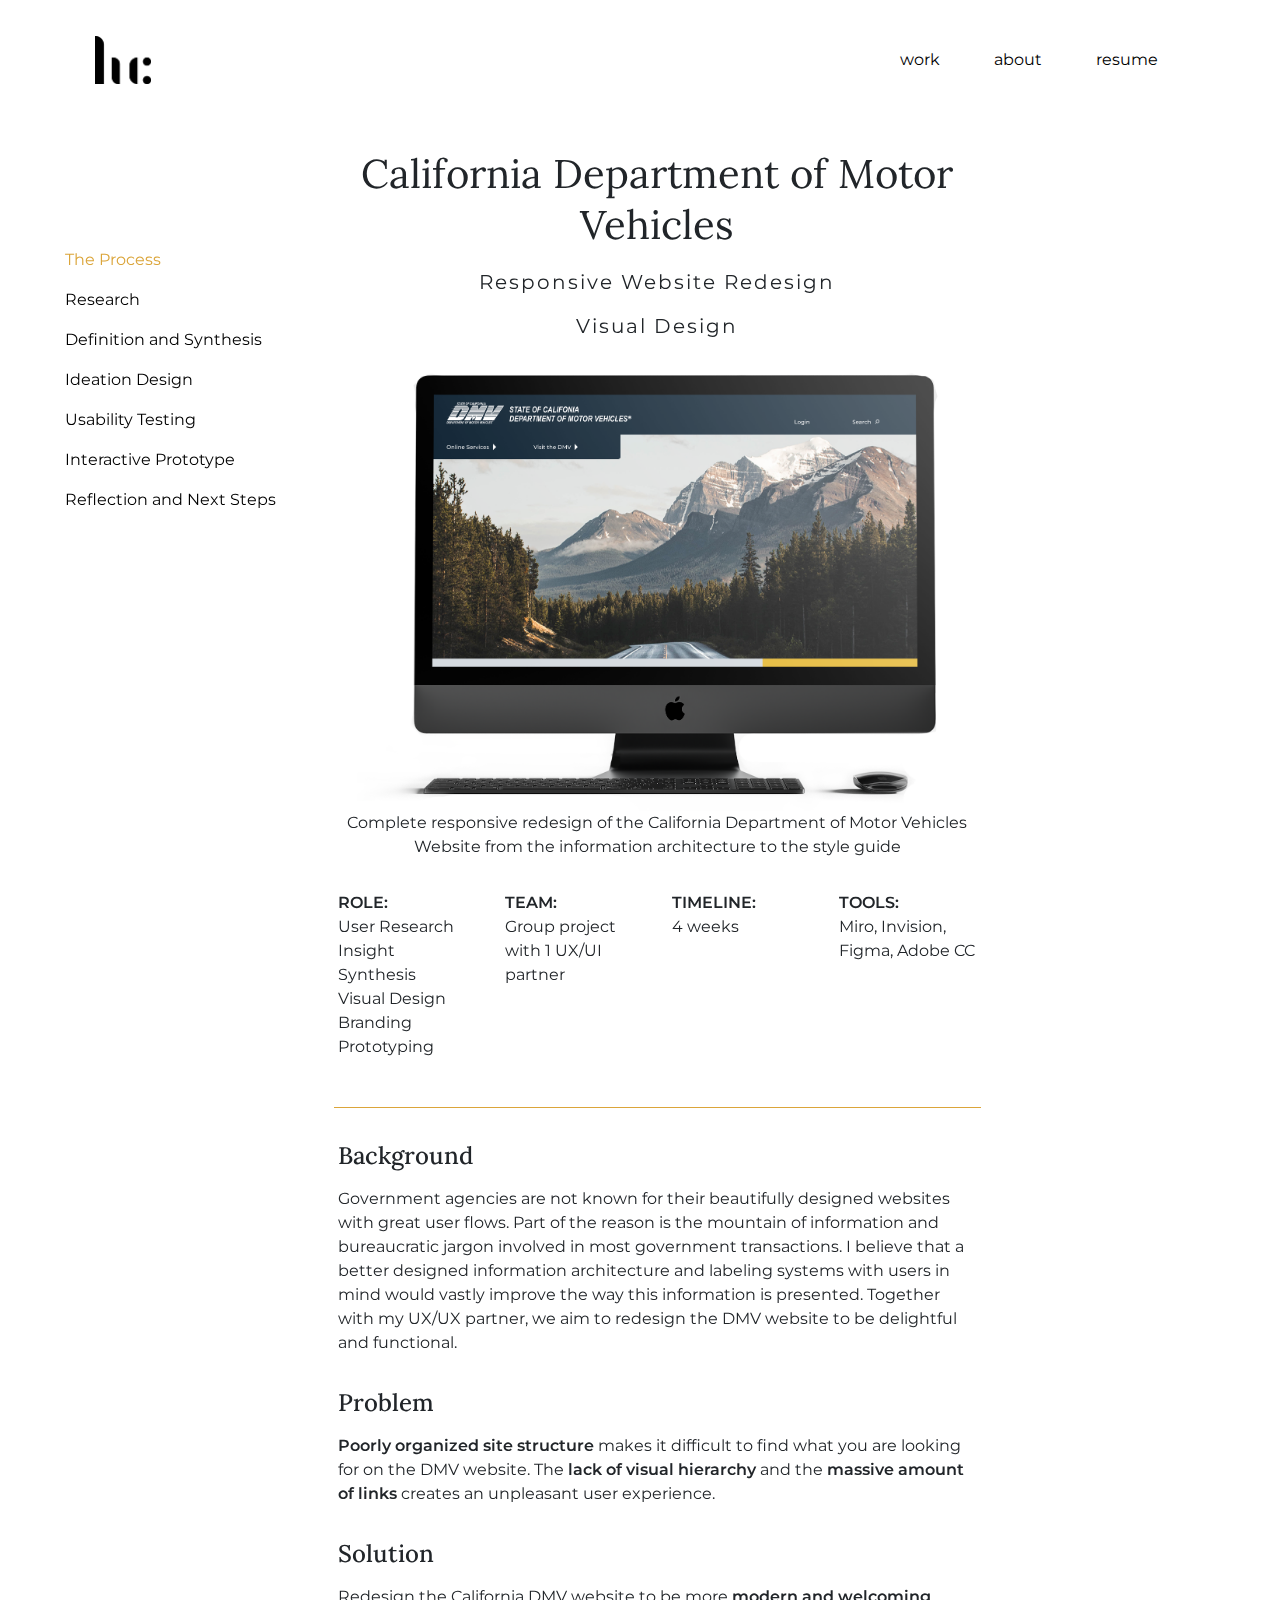
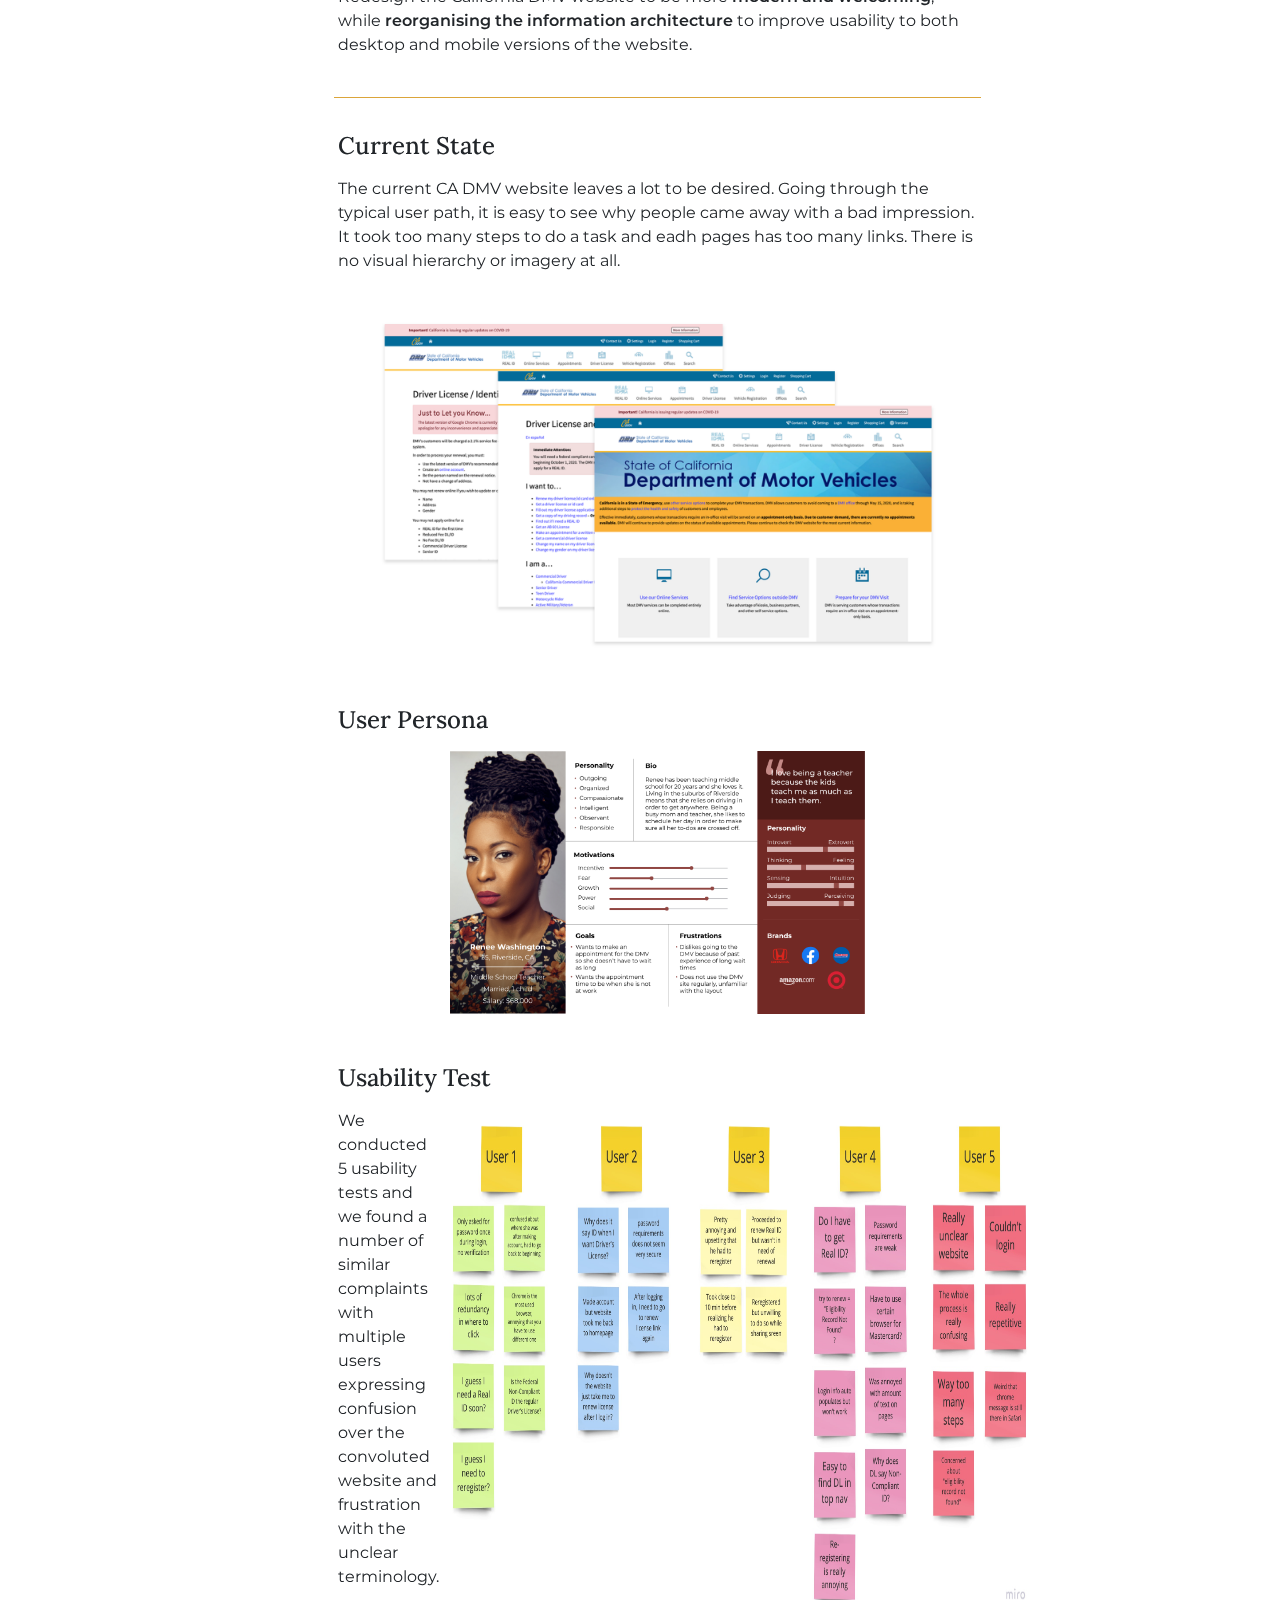
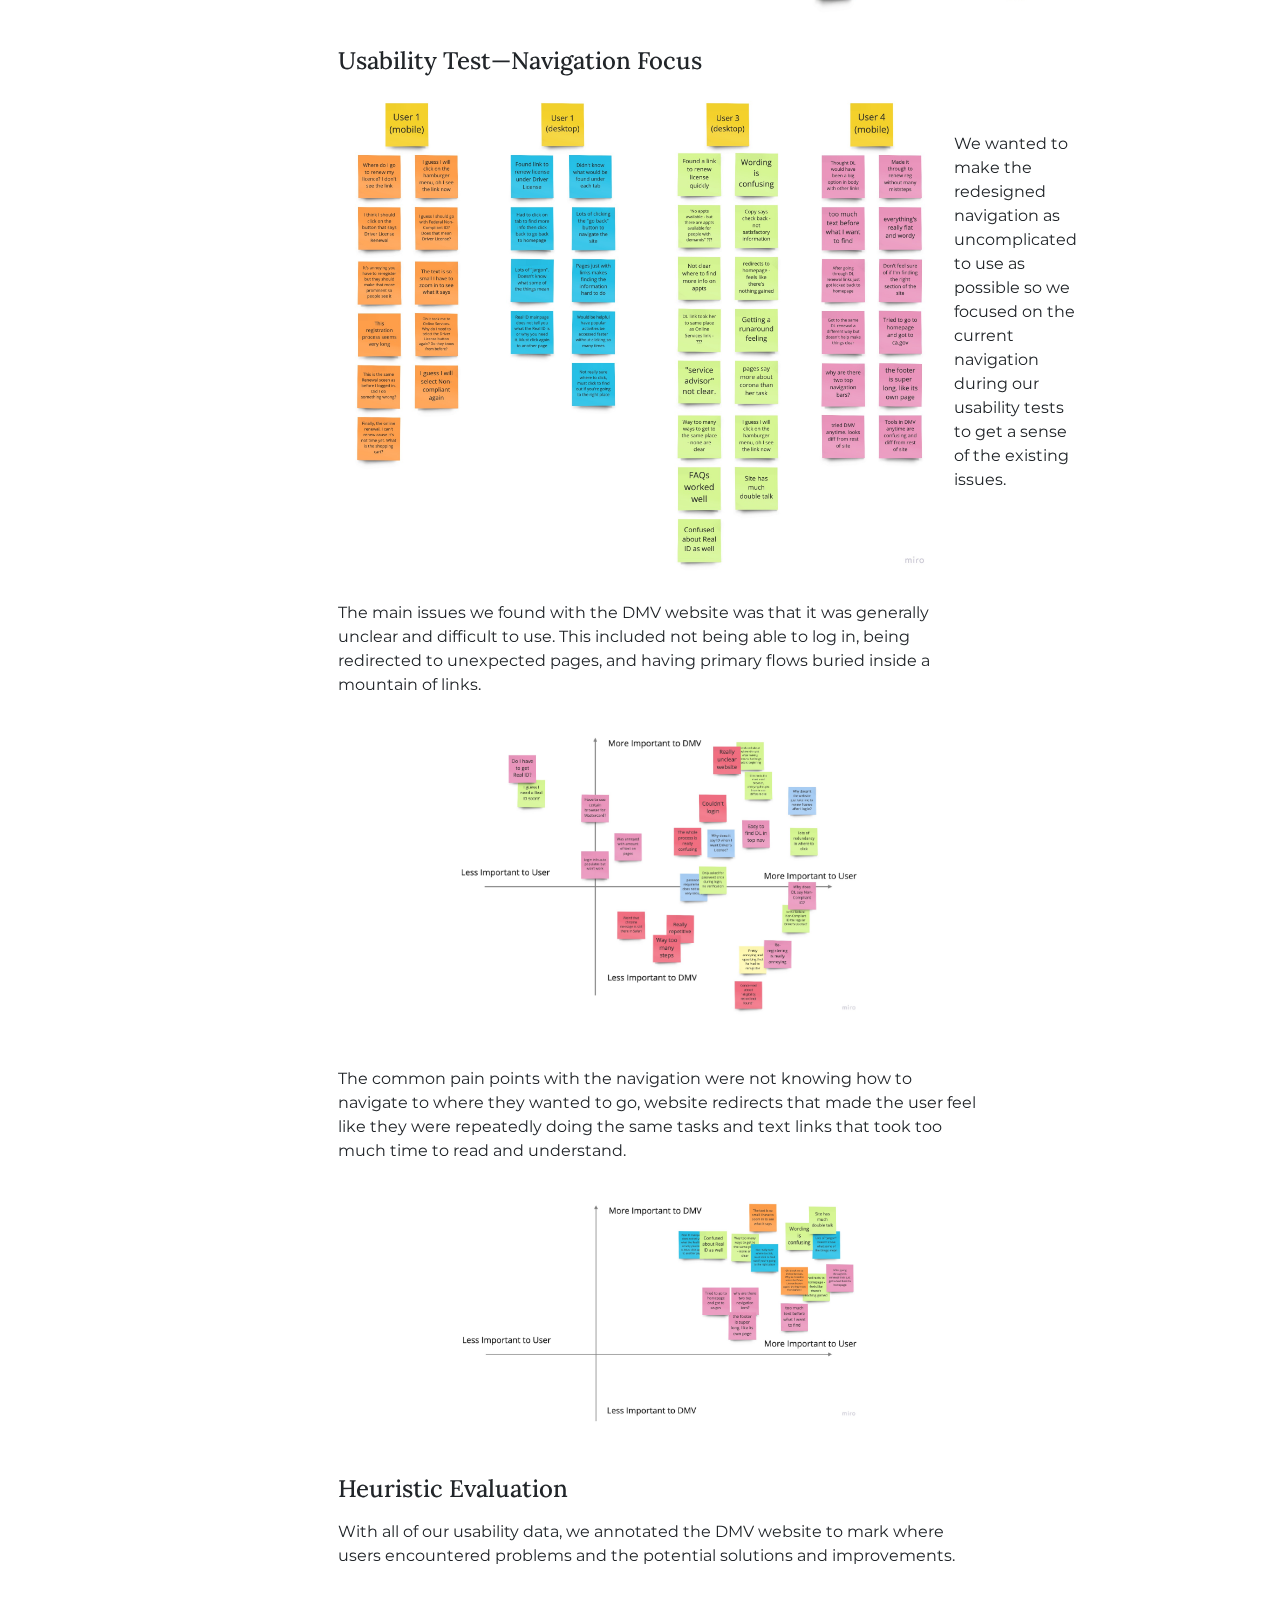
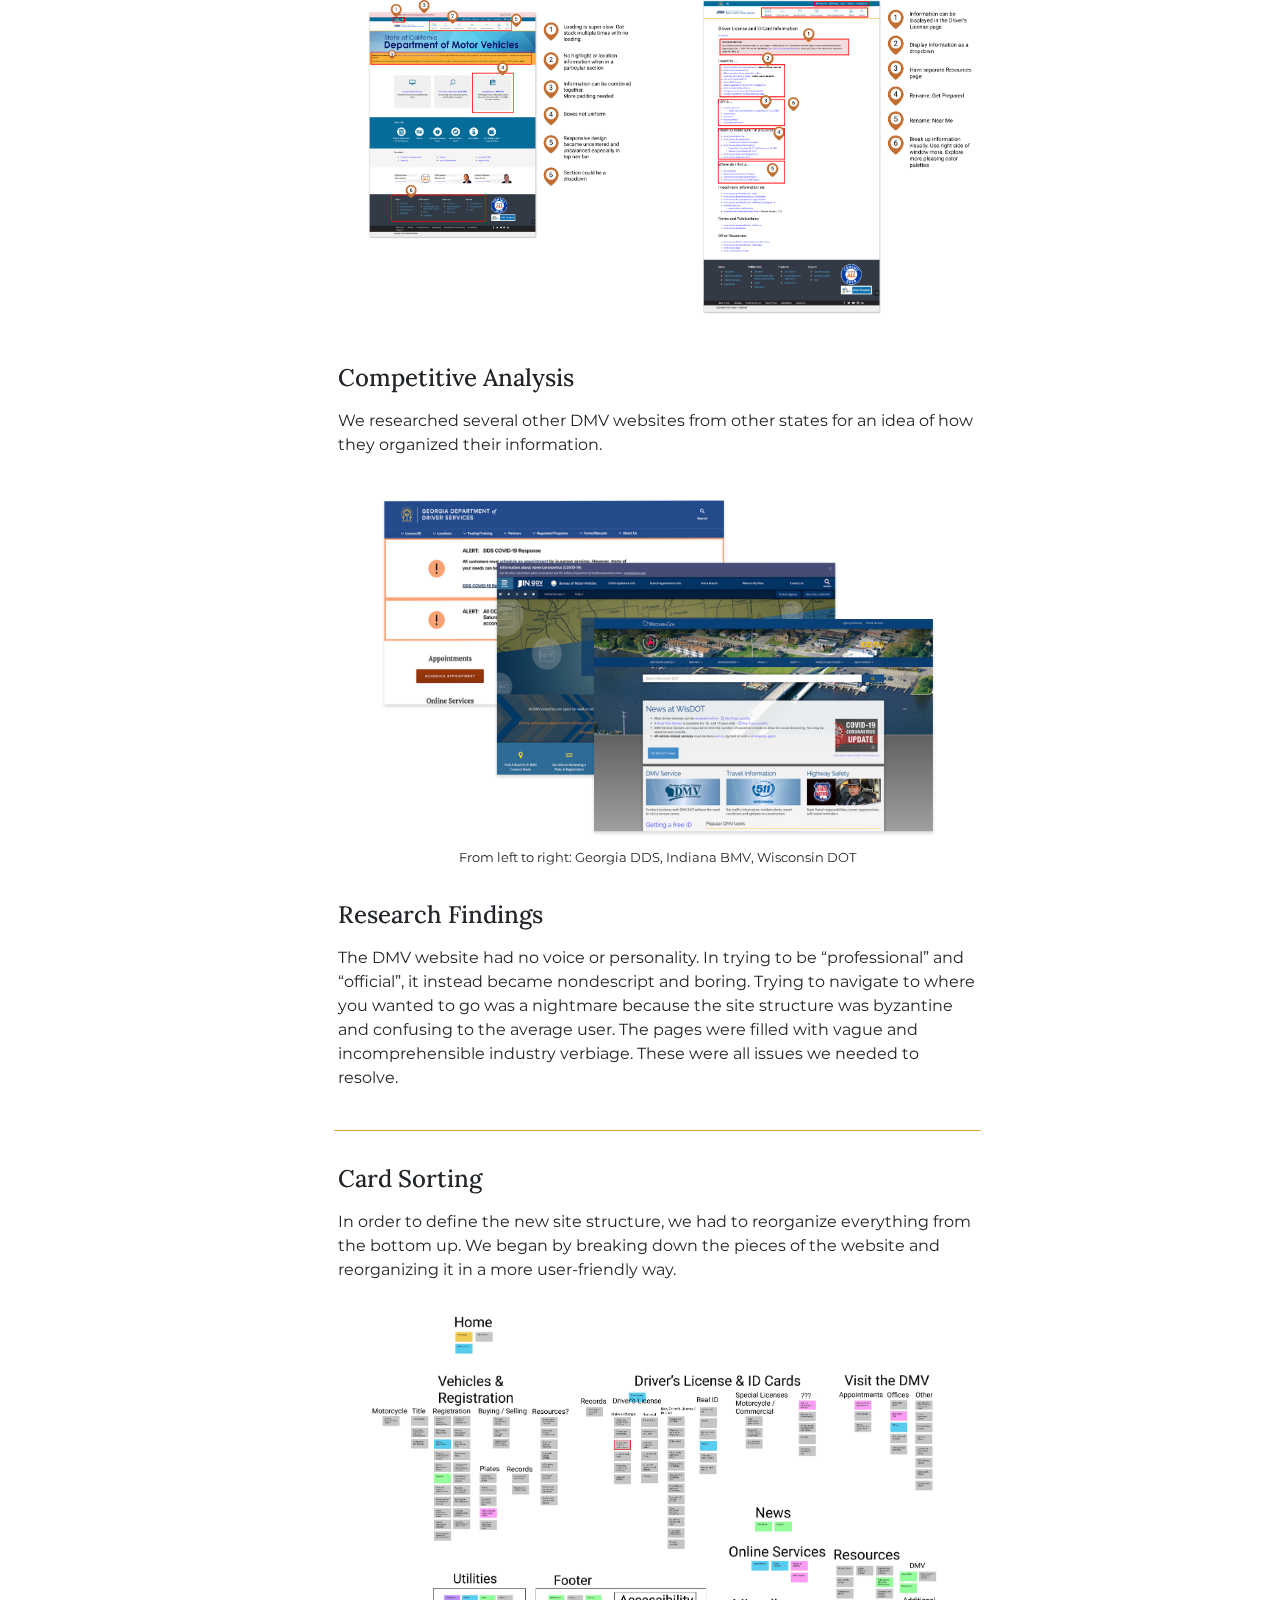
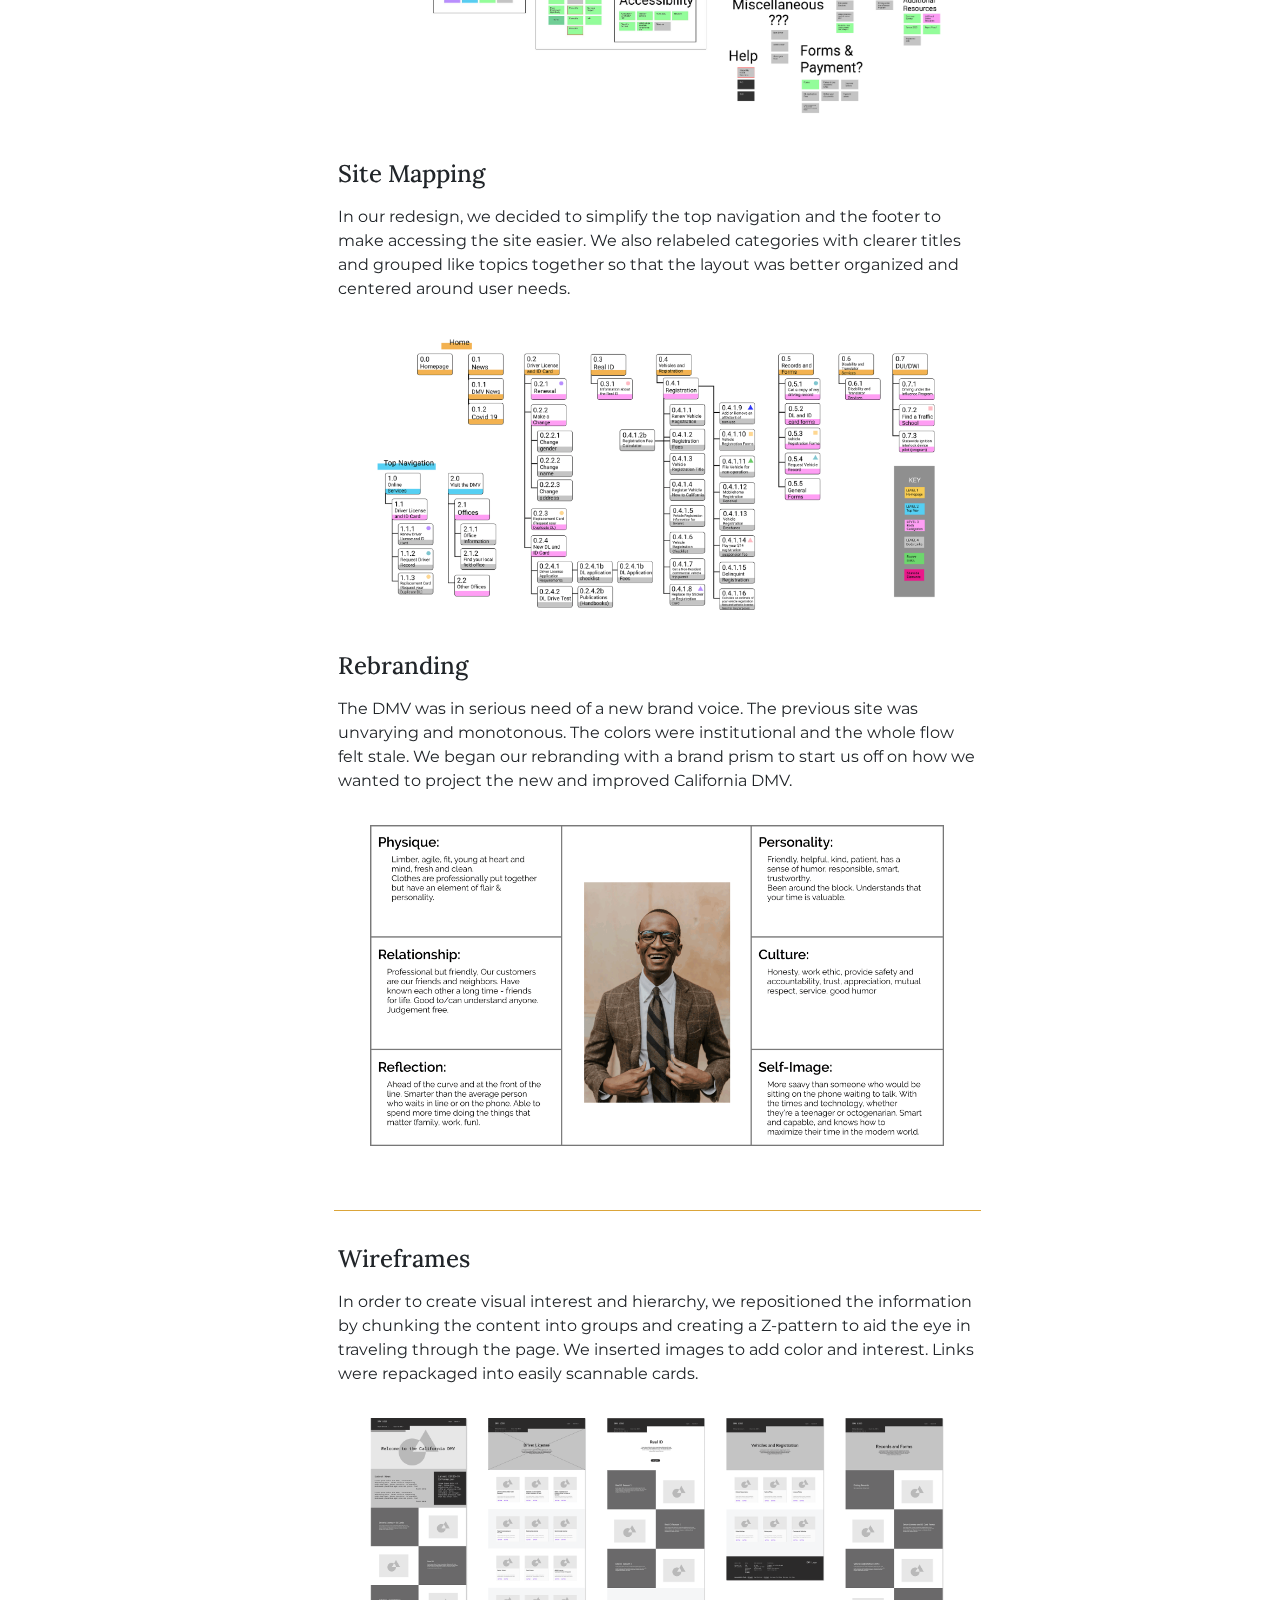
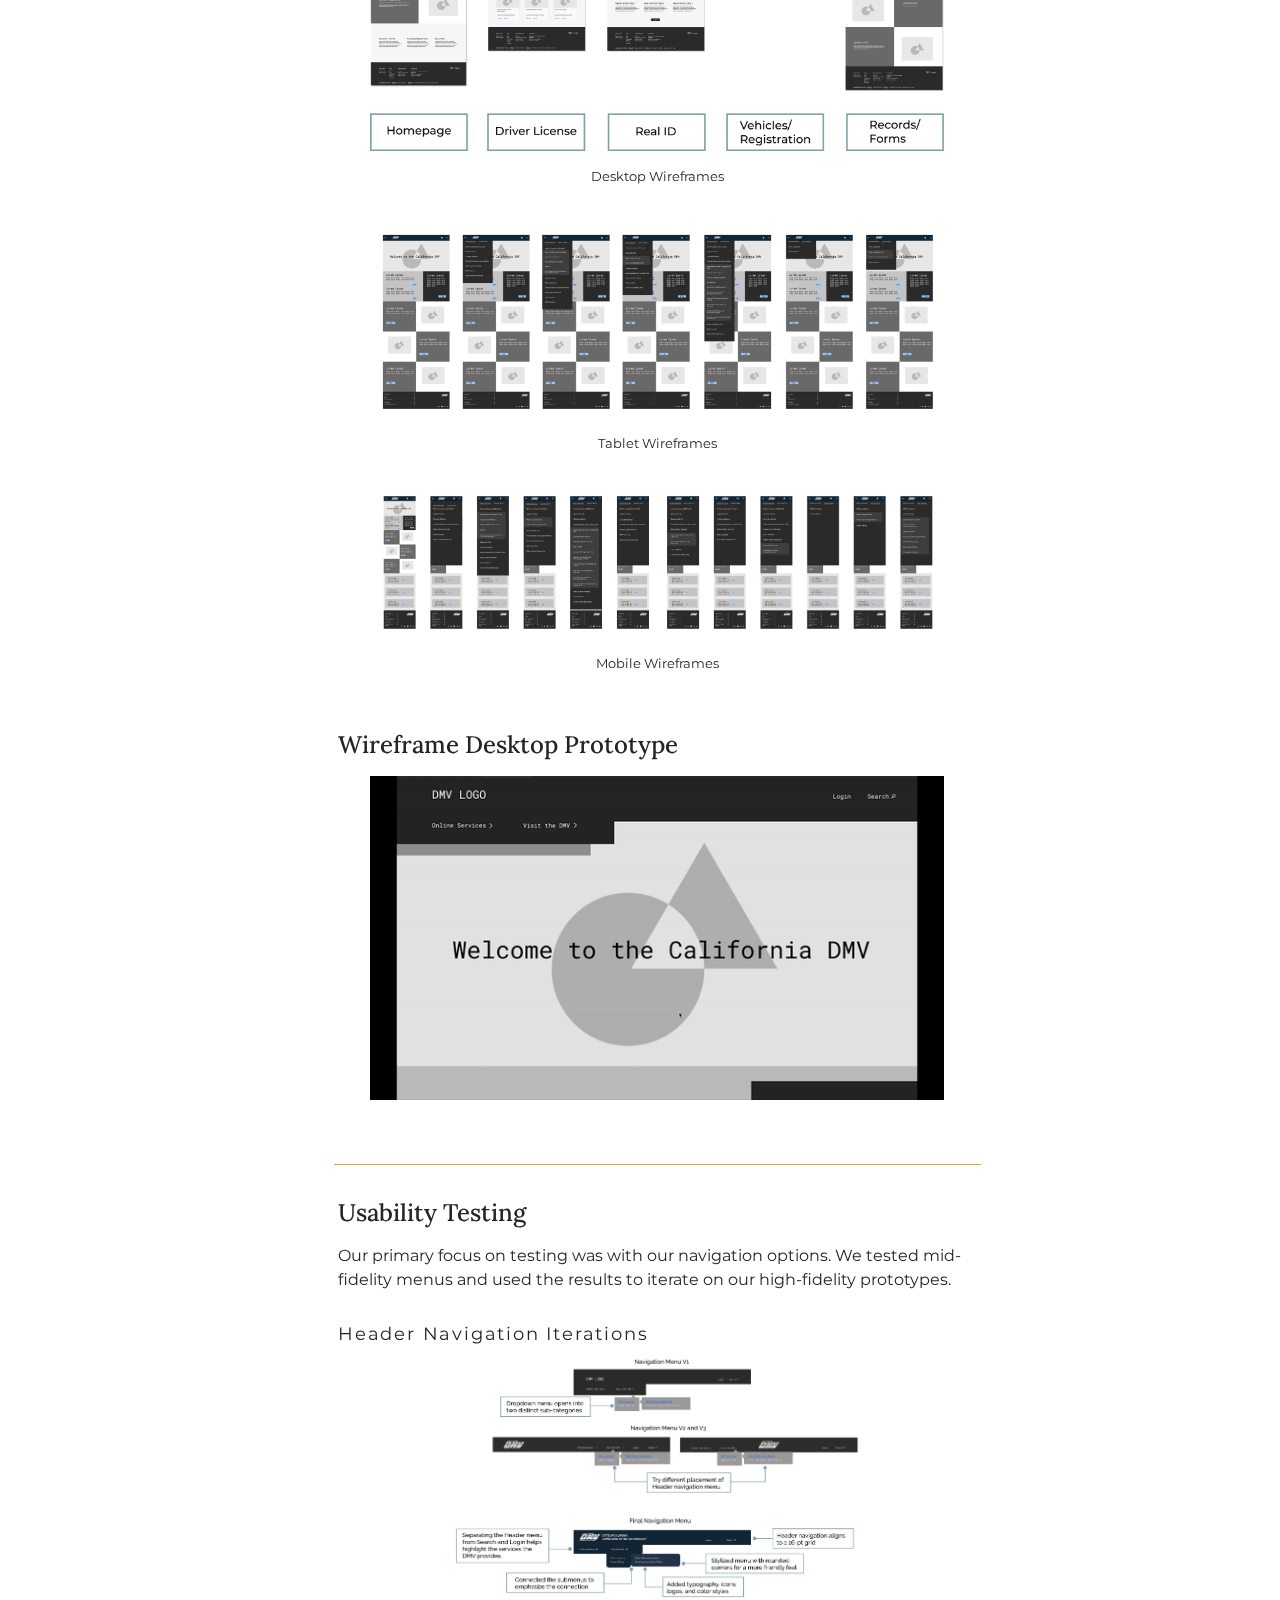
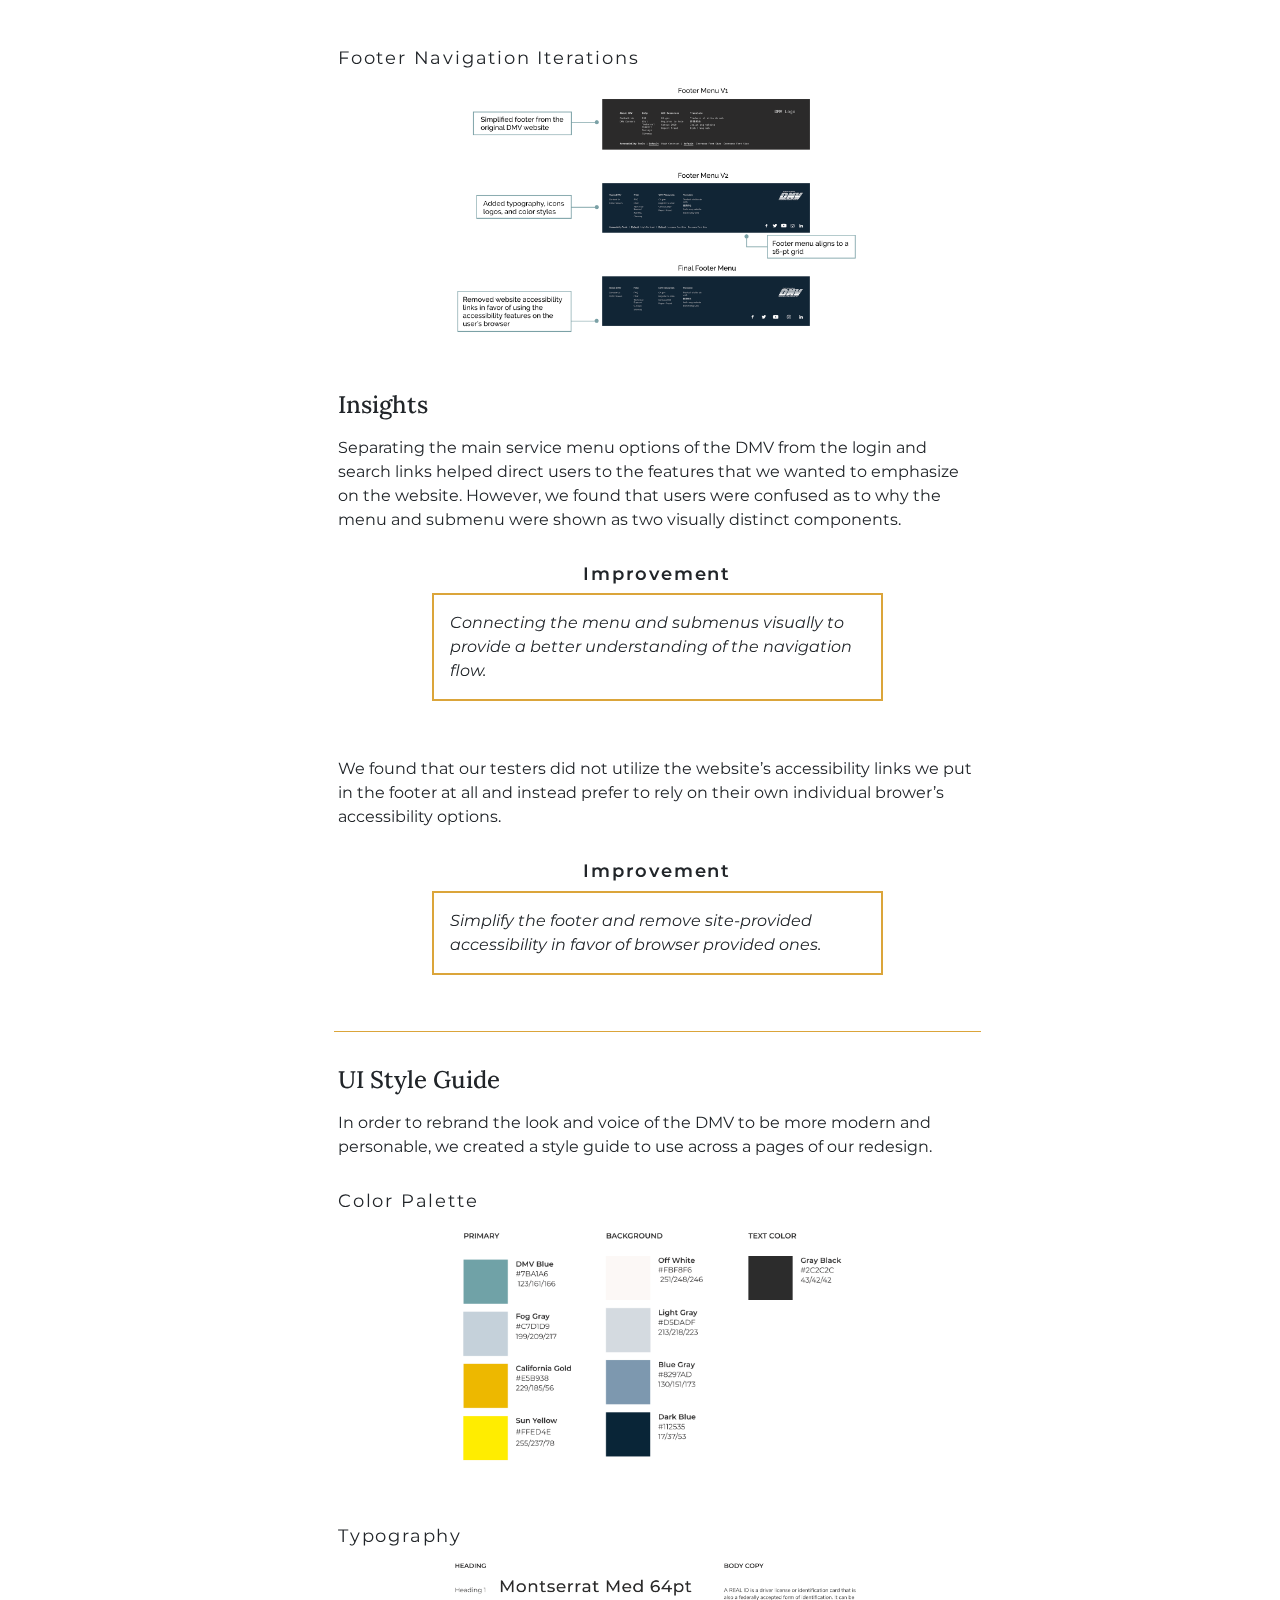
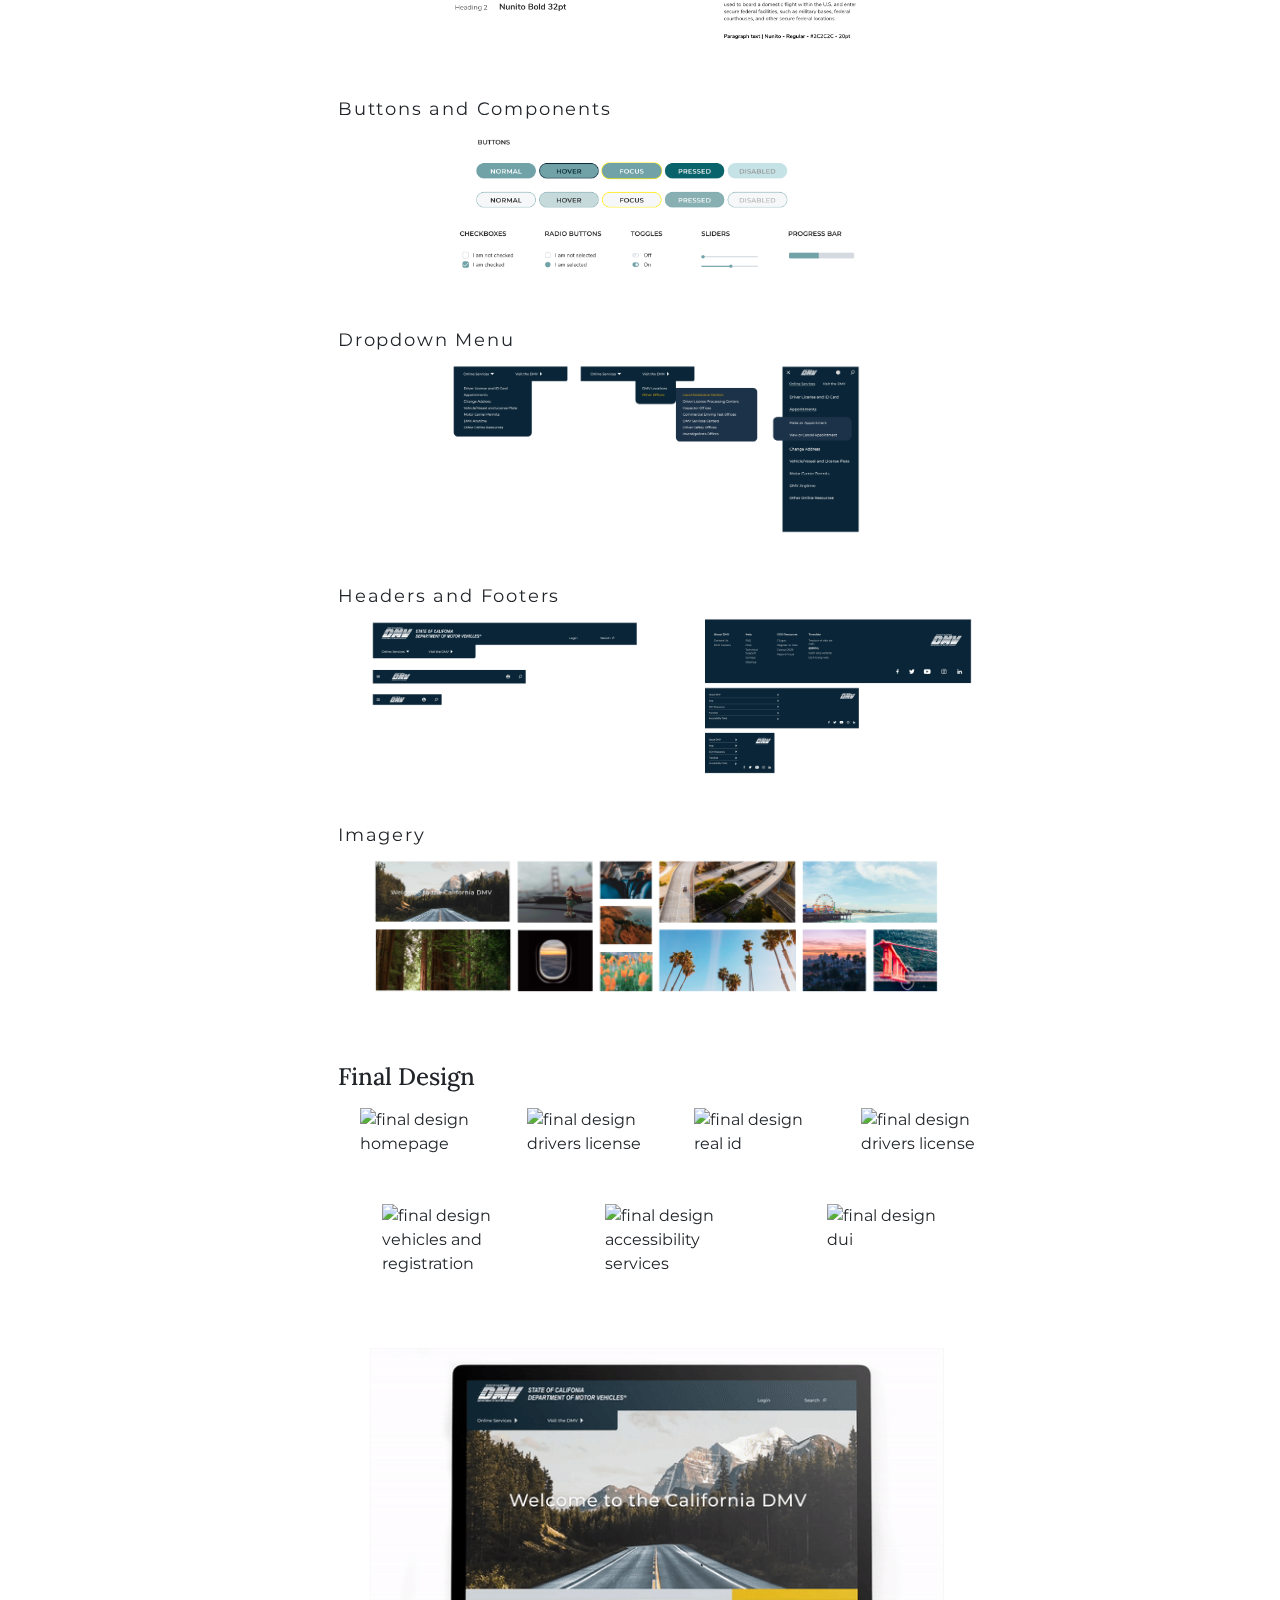
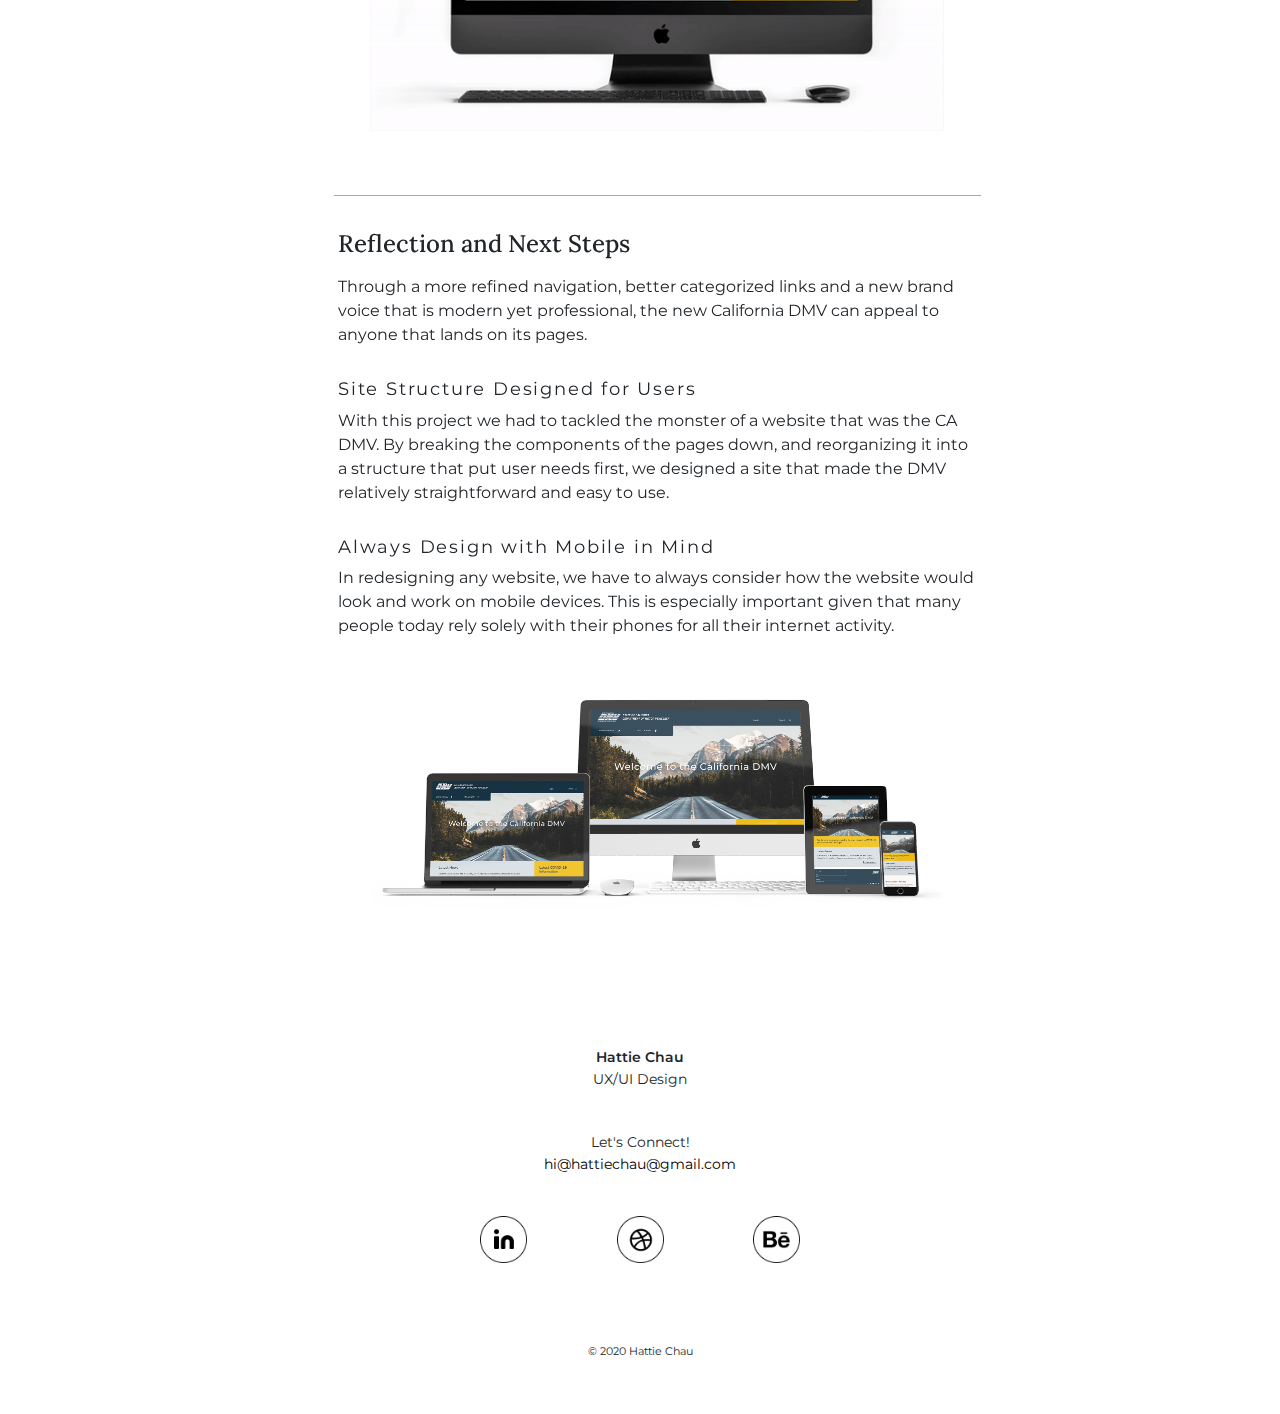
==== dmvcasestudy2.html @ 6048af15 "added case study page" ====
<!DOCTYPE html>
<html lang="en">
<head>
    <!-- Hotjar Tracking Code for https://hattiechau.github.io/UX_UI_HW_19/ -->
<script>
    (function(h,o,t,j,a,r){
        h.hj=h.hj||function(){(h.hj.q=h.hj.q||[]).push(arguments)};
        h._hjSettings={hjid:1883296,hjsv:6};
        a=o.getElementsByTagName('head')[0];
        r=o.createElement('script');r.async=1;
        r.src=t+h._hjSettings.hjid+j+h._hjSettings.hjsv;
        a.appendChild(r);
    })(window,document,'https://static.hotjar.com/c/hotjar-','.js?sv=');
</script>
    <!-- Global site tag (gtag.js) - Google Analytics -->
<script async src="https://www.googletagmanager.com/gtag/js?id=UA-171485533-1"></script>
<script>
  window.dataLayer = window.dataLayer || [];
  function gtag(){dataLayer.push(arguments);}
  gtag('js', new Date());

  gtag('config', 'UA-171485533-1');
</script>

    <meta charset="UTF-8">
    <meta name="viewport" content="width=device-width, initial-scale=1.0">

    <link href="https://fonts.googleapis.com/css2?family=Montserrat:wght@100;200;300;400;500;600;700&display=swap" rel="stylesheet">
    
    <link href="https://fonts.googleapis.com/css2?family=Lora:wght@400;500;600;700&display=swap" rel="stylesheet">

    <link rel="stylesheet" href="https://stackpath.bootstrapcdn.com/bootstrap/4.4.1/css/bootstrap.min.css" integrity="sha384-Vkoo8x4CGsO3+Hhxv8T/Q5PaXtkKtu6ug5TOeNV6gBiFeWPGFN9MuhOf23Q9Ifjh" crossorigin="anonymous">


    <link rel="stylesheet" href="css/styles.css">
    <script src="https://kit.fontawesome.com/946b1c557b.js" crossorigin="anonymous"></script>
    <title>California DMV Responsive Web Redesign Case Study</title>
</head>
<body data-spy="scroll" data-offset="1" data-target="#verticalScrollspy">
    <header>
        <div class="navigation">
            <nav>
                <img src="images/logoBW.png" alt="hc logo" width="56" height="48" class="logo" />
                <button class="hamburger" id="hamburger"><i class="fas fa-bars"></i></button>
                <ul class="nav-ul menu">
                    <li class="navItem"><a href= "index.html">work</a></li>
                    <li class="navItem"><a href="about.html">about</a></li>
                    <li class="navItem"><a href=resume.pdf.>resume</a></li>
                </ul>
            </nav>
        </div>
    </header>

    <div class="container-fluid">
        <div class="row">
            <nav class="col-3 col-sm-2" id="verticalScrollspy">
				<ul class="nav flex-column nav-pills">
					<li class="nav-item"><a class="nav-link active" href="#section1">The Process</a></li>
					<li class="nav-item"><a class="nav-link" href="#section2">Research</a></li>
					<li class="nav-item"><a class="nav-link" href="#section3">Definition and Synthesis</a></li>
					<li class="nav-item"><a class="nav-link" href="#section4">Ideation Design</a></li>
					<li class="nav-item"><a class="nav-link" href="#section5">Usability Testing</a></li>
					<li class="nav-item"><a class="nav-link" href="#section6">Interactive Prototype</a></li>
                    <li class="nav-item"><a class="nav-link" href="#section7">Reflection and Next Steps</a></li>
				</ul>
            </nav>
            <div class="col-9 col-sm-10">
                <div id="section1" class="container-fluid" >
                    <section>
                        <div class="csHeaderContainer">
                            <h2 class="csTitle csTitleHeader">California Department of Motor Vehicles</h2>
                            <h4 class="csTitle">Responsive Website Redesign</h4>
                            <h4 class="csTitle">Visual Design</h4>
                            <div class="dmvImage">
                                <img src="images/DMV-cover-image.png" alt="DMV Redesign Mockup">
                            </div>
                            <p>Complete responsive redesign of the California Department of Motor Vehicles Website from the information architecture to the style guide</p>
                        </div>
                    </section>
                    <section>
                        <div class="row">
                            <div class="col">
                                <ul class="csList">
                                    <li class="csListHeader">ROLE:</li>
                                    <li>User Research</li>
                                    <li>Insight Synthesis</li>
                                    <li>Visual Design</li>
                                    <li>Branding</li>
                                    <li>Prototyping</li>
                                </ul>
                            </div>
                            <div class="col">
                                <ul class="csList">
                                    <li class="csListHeader">TEAM:</li>
                                    <li>Group project with 1 UX/UI partner</li>
                                </ul>
                            </div>
                            <div class="col">
                                <ul class="csList">
                                    <li class="csListHeader">TIMELINE:</li>
                                    <li>4 weeks</li>
                                </ul>
                            </div>
                            <div class="col">
                                <ul class="csList">
                                    <li class="csListHeader">TOOLS:</li>
                                    <li>Miro, Invision, Figma, Adobe CC</li>
                                </ul>
                            </div>
                          </div>
                    </section>
                    <hr>
                    <section>
                        <div>
                            <h2 class="csBodyHeader">Background</h2>
                            <p class="csBodyText">
                                Government agencies are not known for their beautifully designed websites with great user flows. Part of the reason is the mountain of information and bureaucratic jargon involved in most government transactions. I believe that a better designed information architecture and labeling systems with users in mind would vastly improve the way this information is presented. Together with my UX/UX partner, we aim to redesign the DMV website to be delightful and functional.
                            </p>
                            <h2 class="csBodyHeader">Problem</h2>
                            <p class="csBodyText">
                                <span class="semiBoldWord">Poorly organized site structure </span>makes it difficult to find what you are looking for on the DMV website. The <span class="semiBoldWord">lack of visual hierarchy </span>and the <span class="semiBoldWord">massive amount of links </span>creates an unpleasant user experience.
                            </p>
                            <h2 class="csBodyHeader">Solution</h2>
                            <p class="csBodyText">
                                Redesign the California DMV website to be more <span class="semiBoldWord">modern and welcoming</span>, while <span class="semiBoldWord">reorganising the information architecture</span> to improve usability to both desktop and mobile versions of the website.
                            </p>
                        </div>
                    </section>
                </div>
                <div id="section2" class="container-fluid">
                    <hr>
                    <section>
                        <div>
                            <h2 class="csBodyHeader">Current State</h2>
                            <p class="csBodyText">
                                The current CA DMV website leaves a lot to be desired. Going through the typical user path, it is easy to see why people came away with a bad impression. It took too many steps to do a task and eadh pages has too many links. There is no visual hierarchy or imagery at all.
                            </p>
                            <img src="images/oldDMV-composite.png" alt="old DMV screenshots" class="dmvImages">
                            <h2 class="csBodyHeader">User Persona</h2>
                            <img src="images/Persona.png" alt="DMV user persona" class="dmvImages-sm">
                            <h2 class="csBodyHeader">Usability Test</h2>
                            <div class="DMV-flexcontainer">
                                <p class="csBodyText">
                                    We conducted 5 usability tests and we found a number of similar complaints with multiple users expressing confusion over the convoluted website and frustration with the unclear terminology.
                                </p>
                                <img src="images/Usability Test1.jpg" alt="affinity diagram" class="dmvAffinityDiagramImage">
                            </div>
                            <h2 class="csBodyHeader">Usability Test—Navigation Focus</h2>
                            <div class="DMV-flexcontainer">
                                <img src="images/Usability Testing-Navigation.jpg" alt="affinity diagram" class="dmvAffinityDiagramImage">
                                <p id="dmvUsabilityText"  class="csBodyText">
                                    We wanted to make the redesigned navigation as uncomplicated to use as possible so we focused on the current navigation during our usability tests to get a sense of the existing issues.
                                </p>
                            </div>
                            <p class="csBodyText">
                                The main issues we found with the DMV website was that it was generally unclear and difficult to use. This included not being able to log in, being redirected to unexpected pages, and having primary flows buried inside a mountain of links.
                            </p>
                            <img src="images/2x2 Matrix.jpg" alt="2x2 matrix" class="dmvImages-sm">
                            <p class="csBodyText">
                                The common pain points with the navigation were not knowing how to navigate to where they wanted to go, website redirects that made the user feel like they were repeatedly doing the same tasks and text links that took too much time to read and understand.
                            </p>
                            <img src="images/2x2Matrix2.jpg" alt="2x2 matrix" class="dmvImages-sm">
                            <h2 class="csBodyHeader">Heuristic Evaluation</h2>
                            <p class="csBodyText">
                                With all of our usability data, we annotated the DMV website to mark where users encountered problems and the potential solutions and improvements.
                            </p>
                            <div class="container">
                                <div class="row">
                                  <div class="col-sm">
                                    <img src="images/Redlining.png" alt="redlining image 1" class="twoColImage">
                                  </div>
                                  <div class="col-sm">
                                    <img src="images/Redlining2.png" alt="redlining image 2" class="twoColImage">
                                  </div>
                                </div>
                            </div>
                            <h2 class="csBodyHeader">Competitive Analysis</h2>
                            <p class="csBodyText">
                                We researched several other DMV websites from other states for an idea of how they organized their information. 
                            </p>
                            <img src="images/DMV-competitoranalysis-composite.png" alt="competitor analysis" class="dmvImages-nopad">
                            <p class="small">From left to right: Georgia DDS, Indiana BMV, Wisconsin DOT</p>
                            <h2 class="csBodyHeader">Research Findings</h2>
                            <p class="csBodyText">
                                The DMV website had no voice or personality. In trying to be “professional” and “official”, it instead became nondescript and boring. Trying to navigate to where you wanted to go was a nightmare because the site structure was byzantine and confusing to the average user. The pages were filled with vague and incomprehensible industry verbiage. These were all issues we needed to resolve.
                            </p>
                        </div>
                    </section>
                </div>
                <div id="section3" class="container-fluid">
                    <hr>
                    <section>
                        <h2 class="csBodyHeader">Card Sorting</h2>
                        <p class="csBodyText">
                            In order to define the new site structure, we had to reorganize everything from the bottom up. We began by breaking down the pieces of the website and reorganizing it in a more user-friendly way.
                        </p>
                        <img src="images/CardSorting.png" alt="card sorting" class="dmvImages">
                        <h2 class="csBodyHeader">Site Mapping</h2>
                        <p class="csBodyText">
                            In our redesign, we decided to simplify the top navigation and the footer to make accessing the site easier. We also relabeled categories with clearer titles and grouped like topics together so that the layout was better organized and centered around user needs.
                        </p>
                        <img src="images/Sitemap.png" alt="sitemapping" class="dmvImages">
                        <h2 class="csBodyHeader">Rebranding</h2>
                        <p class="csBodyText">
                            The DMV was in serious need of a new brand voice. The previous site was unvarying and monotonous. The colors were institutional and the whole flow felt stale. We began our rebranding with a brand prism to start us off on how we wanted to project the new and improved California DMV.
                        </p>
                        <img src="images/brandprism.png" alt="brand prism" class="dmvImages">
                    </section>
                </div>
                <div id="section4" class="container-fluid">
                    <hr>
                    <section>
                        <h2 class="csBodyHeader">Wireframes</h2>
                        <p class="csBodyText">
                         In order to create visual interest and hierarchy, we repositioned the information by chunking the content into groups and creating a Z-pattern to aid the eye in traveling through the page. We inserted images to add color and interest. Links were repackaged into easily scannable cards.
                        </p>
                        <img src="images/wireframe.png" alt="desktop wireframe" class="dmvImages-smpad">
                        <p class="small">Desktop Wireframes</p>
                        <img src="images/tablet-wireframe@2x.png" alt="tablet wireframe" class="dmvImages-smpad">
                        <p class="small">Tablet Wireframes</p>
                        <img src="images/mobile-wireframe@2x.png" alt="tablet wireframe" class="dmvImages-smpad">
                        <p class="small">Mobile Wireframes</p>

                        </br>

                        <h2 class="csBodyHeader">Wireframe Desktop Prototype</h2>
                        <img src="images/DMV-Prototype.gif" alt="DMV wireframe prototype" class="dmvImages">
                     </section>

                </div>
                <div id="section5" class="container-fluid">
                    <hr>
                    <section>
                        <h2 class="csBodyHeader">Usability Testing</h2>
                        <p class="csBodyText">
                            Our primary focus on testing was with our navigation options. We tested mid-fidelity menus and used the results to iterate on our high-fidelity prototypes.
                        </p>
                        <h4  class="csBodySubhead">Header Navigation Iterations</h4>
                        <img src="images/header-iteration@2x.png" alt="header iterations" class="dmvImages-sm">
                        <h4  class="csBodySubhead">Footer Navigation Iterations</h4>
                        <img src="images/footer-iteration@2x.png" alt="footer iterations" class="dmvImages-sm">
                        <h2 class="csBodyHeader">Insights</h2>
                        <p class="csBodyText">
                        Separating the main service menu options of the DMV from the login and search links helped direct users to the features that we wanted to emphasize on the website. However, we found that users were confused as to why the menu and submenu were shown as two visually distinct components. 
                        </p>
                        <h4 class="csBodySubhead centerSubhead">Improvement</h4>
                        <p class="csImprovementText">
                        Connecting the menu and submenus visually to provide a better understanding of the navigation flow.
                        </p>
                        <p class="csBodyText">
                        We found that our testers did not utilize the website’s accessibility links we put in the footer at all and instead prefer to rely on their own individual brower’s accessibility options.
                        </p>
                        <h4  class="csBodySubhead centerSubhead">Improvement</h4>
                        <p class="csImprovementText">
                        Simplify the footer and remove site-provided accessibility in favor of browser provided ones.
                        </p>
                    </section>
                </div>
                <div id="section6" class="container-fluid">
                    <hr>
                    <section>
                        <h2 class="csBodyHeader">UI Style Guide</h2>
                        <p class="csBodyText">
                            In order to rebrand the look and voice of the DMV to be more modern and personable, we created a style guide to use across a pages of our redesign.
                        </p>
                        <h4  class="csBodySubhead">Color Palette</h4>
                        <img src="images/ColorPalette.png" alt="color palette" class="dmvImages-sm">
                        <h4  class="csBodySubhead">Typography</h4>
                        <img src="images/Typography.png" alt="typography" class="dmvImages-sm">
                        <h4  class="csBodySubhead">Buttons and Components</h4>
                        <img src="images/Buttons and Components.png" alt="buttons and components" class="dmvImages-sm">
                        <h4  class="csBodySubhead">Dropdown Menu</h4>
                        <img src="images/Dropdown Menu.png" alt="dropdown menu" class="dmvImages-sm">
                        <h4  class="csBodySubhead">Headers and Footers</h4>
                        <div class="container">
                            <div class="row">
                              <div class="col-sm">
                                <img src="images/Header.png" alt="headers" class="twoColImage">
                              </div>
                              <div class="col-sm">
                                <img src="images/Footer.png" alt="footers" class="twoColImage">
                              </div>
                            </div>
                        </div>
                        <h4  class="csBodySubhead">Imagery</h4>
                        <img src="images/Imagery.png" alt="imagery" class="dmvImages">
                    </br>
                    <h2 class="csBodyHeader">Final Design</h2>
                    <div class="container">
                        <div class="row">
                          <div class="col-sm">
                            <img src="images/Final1-Homepage.png" alt="final design homepage" class="twoColImage">
                          </div>
                          <div class="col-sm">
                            <img src="images/Final2-Driver License.png" alt="final design drivers license" class="twoColImage">
                          </div>
                          <div class="col-sm">
                            <img src="images/Final3-Real ID.png" alt="final design real id" class="twoColImage">
                          </div>
                          <div class="col-sm">
                            <img src="images/Final4-Records and Forms.png" alt="final design drivers license" class="twoColImage">
                          </div>
                        </div>
                    </div>
                    <div class="container">
                        <div class="row">
                          <div class="col-sm">
                            <img src="images/Final5-Vehicles and Registration.png" alt="final design vehicles and registration" class="threecolImage">
                          </div>
                          <div class="col-sm">
                            <img src="images/Final6-Acessibility Services.png" alt="final design accessibility services" class="threecolImage">
                          </div>
                          <div class="col-sm">
                            <img src="images/Final7-DUI.png" alt="final design dui" class="threecolImage">
                          </div>
                
                        </div>
                    </div>
                </br>
                    <img src="images/DMV-Desktop-FinalDesignMockup-ezgif.gif" alt="DMV final prototype" class="dmvImages">
                    </section>

                </div>
                <div id="section7" class="container-fluid">
                    <hr>
                        <section>
                            <h2 class="csBodyHeader">Reflection and Next Steps</h2>
                            <p class="csBodyText">
                                Through a more refined navigation, better categorized links and a new brand voice that is modern yet professional, the new California DMV can appeal to anyone that lands on its pages.
                             </p>
                            <h4 class="csBodySubhead">Site Structure Designed for Users</h4>
                            <p class="csBodyText">
                                With this project we had to tackled the monster of a website that was the CA DMV. By breaking the components of the pages down, and reorganizing it into a structure that put user needs first, we designed a site that made the DMV relatively straightforward and easy to use.
                            </p>
                            <h4  class="csBodySubhead">Always Design with Mobile in Mind</h4>
                            <p class="csBodyText">
                                In redesigning any website, we have to always consider how the website would look and work on mobile devices. This is especially important given that many people today rely solely with their phones for all their internet activity.
                            </p>
                            <img src="images/DMV Devices Mockups.jpg" alt="dmv devices mockup" class="dmvImages">
                        </section>
                </div>
                



            </div>

        </div>
			


    </div>
		
            






    <footer>
        <div class="footerInfo">
            <div class="footerName">Hattie Chau</div>
            <div class="footerTitle">UX/UI Design</div>
        </div>
        <div class="footerConnect">
            <div>Let's Connect!</div>
            <div class="footerEmail"><a href="emailurl" class="emailLink">hi@hattiechau@gmail.com</a></div>
        </div>
        <div class="footerSocial">
            <a href="https://www.linkedin.com/in/hattie-chau/"><img src="images/linkedin_logo.png" alt="linkedin logo" width="47" height="47">
            </a>
            <a href="https://dribbble.com/hattie_chau"><img src="images/dribbble_logo.png" alt="dribble logo" width="47" height="47">
            </a>
            <a href="https://www.behance.net/hattiechau"><img src="images/behance_logo.png" alt="behance logo" width="47" height="47">
            </a>
         </div>
         <div class="footerCopyright">&copy; 2020 Hattie Chau</div>
    </footer>
</body>
<script src="js/script.js"></script>
<!-- JS, Popper.js, and jQuery -->
<script src="https://code.jquery.com/jquery-3.5.1.slim.min.js" integrity="sha384-DfXdz2htPH0lsSSs5nCTpuj/zy4C+OGpamoFVy38MVBnE+IbbVYUew+OrCXaRkfj" crossorigin="anonymous"></script>
<script src="https://cdn.jsdelivr.net/npm/popper.js@1.16.0/dist/umd/popper.min.js" integrity="sha384-Q6E9RHvbIyZFJoft+2mJbHaEWldlvI9IOYy5n3zV9zzTtmI3UksdQRVvoxMfooAo" crossorigin="anonymous"></script>
<script src="https://stackpath.bootstrapcdn.com/bootstrap/4.5.0/js/bootstrap.min.js" integrity="sha384-OgVRvuATP1z7JjHLkuOU7Xw704+h835Lr+6QL9UvYjZE3Ipu6Tp75j7Bh/kR0JKI" crossorigin="anonymous"></script>

</html>
---- css/styles.css ----
body {
    font-family: 'Montserrat', sans-serif;
    margin: 8px;
    position: relative;
} 
h2 {
    font: 30px 'Lora', serif ;
}
h3 {
    font-size: 28px;
}
h4 {
    font-size: 20px;
    font-weight: 400;
    letter-spacing: 0.1em;
}
h5 {
    font-size: 16px;
    font-weight: 200;
}
section {
    margin:0 220px;

}
a {
    text-decoration: none;
    color: black;
}
.links {
    text-decoration: none;
    text-transform: uppercase;
    color: black;
    padding: 0 0 8px 0;
    display: inline-block;
    vertical-align: middle;
    -webkit-transform: perspective(1px) translateZ(0);
    transform: perspective(1px) translateZ(0);
    box-shadow: 0 0 1px rgba(0, 0, 0, 0);
    position: relative;
    overflow: hidden;
}
.links::before {
    content: "";
    position: absolute;
    z-index: -1;
    left: 0;
    right: 100%;
    bottom: 0;
    background: #DBA53A;
    height: 3px;
    -webkit-transition-property: right;
    transition-property: right;
    -webkit-transition-duration: 0.6s;
    transition-duration: 0.6s;
    -webkit-transition-timing-function: ease-out;
    transition-timing-function: ease-out;
}
.links:hover:before, .links:focus:before, .links:active:before {
    right: 0;
  }
/* nav bar */
nav {
    display: flex ;
    align-items: center ;
    justify-content: space-evenly;
    flex-wrap: wrap ;
    
}
.nav-ul {
    display:flex;
    justify-content: center ;
    align-items: center;
    list-style-type: none;
    margin: 20px 0;
}
.menu {
    margin-right: 87px ;
    padding: 20px 0;
}
.navItem a {
    padding: 0 27px;
    text-decoration: none;
    color: black;
}
.navItem li {
    display: inline-block;
}
.logo {
    cursor: pointer;
    margin-right: auto;
    padding: 10px 87px;
    width: 56px;
    height: 48px;
}

.hamburger {
    background-color: transparent;
    border: none;
    cursor: pointer;
    font-size: 30px;
    display: none;
}
.hamburger:focus {
    outline: none;
}
* {
    -webkit-box-sizing: content-box;
       -moz-box-sizing: content-box;
            box-sizing: content-box;
}
  *:before,
  *:after {
    -webkit-box-sizing: content-box;
       -moz-box-sizing: content-box;
            box-sizing: content-box;
}

ul.nav-pills {
    top: 240px;
    position: fixed;
}
.nav-link {
    color: black;
}
.nav-link.active {
    color: white;
}
.nav a.nav-link.active {
  color:#DBA53A;
  background-color: white;
}
.container-fluid {
    position: relative;
    left: 40px;
}

/* Case Study */
.csHeaderContainer {
    display: block;
    text-align: center;
    padding: 16px 0;

}
.csTitle { 
    margin: 20px 0;
}
.csTitleHeader {
    font-size: 40px;
}
.dmvImage img {
    width: 600px;
    
}
.csList {
    list-style: none;
    padding: 0px;
    margin-bottom: 24px;
}
.csListHeader {
    font-weight: 600;
}
.csBodyHeader {
    font-size: 24px;
    font-weight: 500;
    padding-bottom: 8px;
}
.csBodyText {
    padding-bottom: 16px;
}
.semiBoldWord {
    font-weight: 600;}
hr {
    display: block;
    border-top: 1px solid #DBA53A;
    width: 60%;
    margin-top: 24px;
    margin-bottom: 32px;
    margin-left: auto;
    margin-right: auto;
}
.dmvImages {
    display: block;
    margin-left: auto;
    margin-right: auto;
    width: 90%;
    padding-bottom: 40px;
}
.dmvImages-sm {
    display: block;
    margin-left: auto;
    margin-right: auto;
    width: 65%;
    padding-bottom: 48px;
}
.DMV-flexcontainer {
    display: flex;
    padding-bottom: 24px;
}
.dmvAffinityDiagramImage {
    width: 600px;
}
#dmvUsabilityText {
    padding: 40px 0 0 16px;

}
.twoColImage {
    display: block;
    margin-left: auto;
    margin-right: auto;
    width: 90%;
    padding-bottom: 48px;
}
.threecolImage{
    display: block;
    margin-left: auto;
    margin-right: auto;
    width: 70%;
    padding-bottom: 48px;
}

.dmvImages-nopad {
    display: block;
    margin-left: auto;
    margin-right: auto;
    width: 90%;
}
.dmvImages-smpad {
    display: block;
    margin-left: auto;
    margin-right: auto;
    width: 90%;
    padding-bottom: 16px;
}
.small {
    text-align: center;
    padding-bottom: 16px;
}
.csBodySubhead {
    font-size: 18px;
}
.centerSubhead {
    text-align: center;
    font-weight: 600;
}
.csImprovementText {
    font-style: italic;
    width: 65%;
    display: block;
    margin-left: auto;
    margin-right: auto;
    margin-bottom: 56px;
    padding:16px;
    border: 2px solid  #DBA53A;
}


/* hero section */
.heroImg img {
    position: absolute;
    display: block;
    top: 100px;
    left: 350px;
    z-index: -1;
}
.triangle-bg {
    width: 714px;
    height: 619px;
}
.heroName {
    position: relative;
    text-align: center;
    top: 75px;
    font: 96px 'Lora', serif;
    font-weight: normal;
    letter-spacing: 0.25em;
}
.heroTitle {
    position: absolute;
    top: 375px;
    right: 290px;
    font-weight: 100;
    text-transform: uppercase;
    letter-spacing: 0.em;
}
.heroSection {
    height: 650px;
}
.homepage_CaseStudy {
    position: relative;
}



/* Rose Haven case study */
.roseHaven-Mockup {
    width: 580px;
    height: 362px;
}
.square-bg {
    width: 575px;
    height: 494px;
}
.roseHaven-container {
    width: 100%;
    height: 420px;
    display: grid;
    grid-template-columns: repeat(2, 1fr);
    grid-template-rows: 0;
    padding-bottom: 150px;
}
.roseHaven-text {
    z-index: 2;
}
.roseHaven-imageStack_itemTop {
    width: 580px;
    height: 362px;
    z-index: 1;
  }
.roseHaven-imageStack_itemBottom {
    position: absolute;
    width: 1000px;
    transition: transform 1s;
}
.roseHaven-imageStack_itemBottom img {
    position: absolute;
    top: -50px;
    left: 450px;
}
.roseHaven-imageStack_itemBottom:hover {
    transform: translate(20px, 20px);
}

    /*DMV case study  */
.DMV-Mockup {
    width: 455px;
    height: 344px;
}
.circle-bg {
    width: 483px;
    height: 492px;
}
.DMV-container {
    width: 100%;
    height: 520px;
    display: grid;
    grid-template-columns: repeat(2, 1fr);
    grid-template-rows: 0;
}
.DMV-text {
    text-align: right;
    z-index: 2;
    grid-column-start: 2;
}
.DMV-imageStack_itemTop {
    width: 455px;
    height: 344px;
    z-index: 1;
    grid-column-start: 1;
    padding-top: 20px;
  }

.DMV-imageStack_itemBottom {
    position: absolute;
    width: 800px;
    transition: transform 1s;
}
.DMV-imageStack_itemBottom img {
    position: absolute;
    left:100px;
    top: -80px;
}
.DMV-imageStack_itemBottom:hover {
    transform: translate(20px, 20px);
}

/* wash case study */
.wash-Mockup {
    width: 258px;
    height: 436px;
}
.diamond-bg {
    width: 408px;
    height: 456px;
}
.wash-container {
    width: 100%;
    height: 520px;
    display: grid;
    grid-template-columns: 2fr 1fr;
    grid-template-rows: 0;
    padding-top: 20px;
    /* position: relative; */
 
}
.wash-text {
    z-index: 2;
}
.wash-imageStack_itemTop {
    position: relative;
    width: 258px;
    height: 436px;
    z-index: 1;
  }

.wash-imageStack_itemBottom {
    position: absolute;
    width: 800px;
    transition: transform 1s;
}
.wash-imageStack_itemBottom img {
    position: absolute;
    top:-50px;
    left:600px;
}
.wash-imageStack_itemBottom:hover {
    transform: translate(20px, 20px);
}

/* footer */
footer {
    height: 328px;
    margin: 20px;
    padding: 40px;
    text-align: center;
    font-size: 14px;
}
.footerName {
    font-weight: 600;
}
.footerInfo div {
    line-height: 1.6;
}
.footerConnect div {
    line-height: 1.6;
}
.footerInfo {
    padding: 20px;
}
.footerConnect {
    padding: 20px;
}
.footerEmail a {
    text-decoration: none;
    color: black
}
.footerEmail a:hover {
    color: #DBA53A;
    text-decoration: underline;
}
.footerSocial {
    display: flex;
    width: 500px;
    margin: auto;
    padding: 20px;
    justify-content: space-evenly;
}
.footerCopyright {
    font-size: 11px;
    padding: 60px 20px 0 20px;
}

/* about me */
.aboutMeGrid {
    display: grid;
    grid-template-columns: 1fr 1fr 1fr 1fr;
    grid-template-rows: 1fr 8% 1fr;
}
.photo {
    padding: 40px 20px;
    grid-row-start: 1;
    grid-row-end: span 3;
    grid-column-start: 1;
    grid-column-end: span 2;
}
.bio {
    padding: 5px 0 0;
    grid-row-start: 1;
    grid-row-end: 1;
    grid-column-start:3;
    grid-column-end: span 4;
}
.skillsHeader {
    grid-row-start: 2;
    grid-row-end: 2;
    grid-column-start: 3;
    grid-column-end: span 4;
}
.skillsList1 {
    grid-row-start: 3;
    grid-row-end: 3;
    grid-column-start:3;
    grid-column-end:3;
}
.skillsList2 {
    grid-row-start: 3;
    grid-row-end: 3;
    grid-column-start: 4;
    grid-column-end: 4;
}
video {
    max-width: 100%;
    width: 550px;
    height: auto;
    display: block;
}


/* * { outline: 1px solid blue }  */

/* media query */
@media only screen and (max-width: 1320px) {
/* body {
    background-color: lightgreen;
} */
.heroSection {
    margin-bottom: 100px;;
}
.heroImg img {
    display: block;
    top: 100px;
    margin-left: auto;
    margin-right: auto;
    z-index: -1;
}
.heroTitle {
    top: 485px;
}
.roseHaven-container {
    display:flex;
    flex-direction: column-reverse;
    padding-bottom: 70px;}

.roseHaven-text {
    text-align: center;
}
.roseHaven-Mockup {
    width: 85%;
    height: auto;
    display: block;
    margin-left: auto;
    margin-right: auto;
}
.roseHaven-imageStack_itemTop {
    z-index: 1;
}
.roseHaven-imageStack_itemBottom {
    position: absolute;
    width: 800px;
    transition: transform 1s;
}
.roseHaven-imageStack_itemBottom img {
    position: absolute;
    top: -645px;
    left: 50px;
} 
.roseHaven-imageStack_itemBottom:hover {
    transform: translate(20px, 20px);
}

.DMV-container {
    display:flex;
    flex-direction: column-reverse;
    margin: 80px 0 20px 0;
}
.DMV-text {
    text-align: center;
}
.DMV-Mockup {
    width: 85%;
    height: auto;
    display: block;
    margin-left: auto;
    margin-right: auto;
}
.DMV-imageStack_itemTop {
    z-index: 1;
    display: block;
    margin-left: auto;
    margin-right: auto;
}
.DMV-imageStack_itemBottom {
    position: absolute;
    width: 800px;
    transition: transform 1s;
}
.DMV-imageStack_itemBottom img {
    position: absolute;
    top: -640px;
    left: 150px;
} 
.DMV-imageStack_itemBottom:hover {
    transform: translate(20px, 20px);
}

.wash-container {
    display:flex;
    flex-direction: column-reverse;
    margin: 80px 0;
}
.wash-text {
    text-align: center;
}
.wash-Mockup {
    width: 85%;
    height: auto;
    display: block;
    margin-left: auto;
    margin-right: auto;
}
.wash-imageStack_itemTop {
    z-index: 1;
    display: block;
    margin-left: auto;
    margin-right: auto;
}
.wash-imageStack_itemBottom {
    position: absolute;
    width: 800px;
    transition: transform 1s;
}
.wash-imageStack_itemBottom img {
    position: absolute;
    top: -600px;
    left: 200px;
} 
.wash-imageStack_itemBottom:hover {
    transform: translate(20px, 20px);
}}

@media only screen and (max-width: 1100px){
/* body {
    background-color: lightcoral;} */
section {
    margin:0 140px;
}
.heroImg img {
    position: absolute;
    display: block;
    top: 100px;
    left: 200px;
    z-index: -1;
}
.roseHaven-imageStack_itemBottom {
    position: absolute;
    width: 800px;
    transition: transform 1s;
}
.roseHaven-imageStack_itemBottom img {
    position: absolute;
    top:-645px;
    left: 30px;
}
.roseHaven-imageStack_itemBottom:hover {
    transform: translate(20px, 20px);
}

.DMV-imageStack_itemBottom {
    position: absolute;
    width: 800px;
    transition: transform 1s;
}
.DMV-imageStack_itemBottom img {
    position: absolute;
    top:-660px;
    left: 160px;
}
.DMV-imageStack_itemBottom:hover {
    transform: translate(20px, 20px);
}
.wash-imageStack_itemBottom {
    position: absolute;
    width: 800px;
    transition: transform 1s;  
}
.wash-imageStack_itemBottom img {
    position: absolute;
    top:-590px;
    left: 180px;
}
.wash-imageStack_itemBottom:hover {
    transform: translate(20px, 20px);
}
.aboutMeGrid {
    display: grid;
    grid-template-columns: 1fr 1fr;
    grid-template-rows: 1fr 8% 1fr;
}
.photo {
    padding: 40px 20px;
    grid-row-start: 1;
    grid-row-end: span 1;
    grid-column-start: 1;
    grid-column-end: span 1;
}
.bio {
    padding: 5px 0 0;
    grid-row-start: 1;
    grid-row-end: 1;
    grid-column-start:2;
    grid-column-end: 2;
}
.skillsHeader {
    grid-row-start: 2;
    grid-row-end: 2;
    grid-column-start: 1;
    grid-column-end: span 2;
}
.skillsList1 {
    grid-row-start: 3;
    grid-row-end: 3;
    grid-column-start:1;
    grid-column-end:1;
}
.skillsList2 {
    grid-row-start: 3;
    grid-row-end: 3;
    grid-column-start: 2;
    grid-column-end: 2;
}}

@media only screen and (max-width: 940px){
/* body {
    background-color:lightgoldenrodyellow;} */
h3 {
        font-size: 18px;
    }
.heroSection {
    height: 450px;
}
.heroName {
    font-size: 64px;
}
.heroTitle {
    top: 300px;
}
.heroImg img {
    position: absolute;
    display: block;
    top: 100px;
    left: 150px;
    z-index: -1;
}
.triangle-bg {
    width: 514px;
    height: 419px;
} 
.roseHaven-Mockup {
    width: 65%;
}
.square-bg {
    width: 400px;
    height: 319px;
}
.DMV-Mockup {
    width: 55%;
}
   
.circle-bg {
    width: 303px;
    height: 312px;
}
.wash-Mockup {
    width: 65%;
}
.diamond-bg {
    width: 258px;
    height: 306px;
}
.roseHaven-imageStack_itemTop {
    z-index: 1;
}
.roseHaven-imageStack_itemBottom {
    position: absolute;
    width: 200px;
    transition: transform 1s;
}
.roseHaven-imageStack_itemBottom img {
    position: absolute;
    top:-505px;
    left: 70px;
}
.roseHaven-imageStack_itemBottom:hover {
    transform: translate(20px, 20px);
}

.DMV-imageStack_itemTop img {
    z-index: 1;
    display: block;
    margin-left: auto;
    margin-right: auto;
}
.DMV-imageStack_itemBottom {
    position: absolute;
    width: 200px;
    transition: transform 1s;
}
.DMV-imageStack_itemBottom {
    position: absolute;
    top:1180px;
    left: -20px;
}
.DMV-imageStack_itemBottom:hover {
    transform: translate(20px, 20px);
}
.wash-imageStack_itemBottom {
    position: absolute;
    width: 200px;
    transition: transform 1s;
}
.wash-imageStack_itemBottom {
    position: absolute;
    top:1750px;
    left: 0px;
}
.wash-imageStack_itemBottom:hover {
    transform: translate(20px, 20px);
}}

@media only screen and (max-width: 840px){
/* body {
    background-color: lightslategrey } */
.heroTitle {
    top: 380px;
    position: static;
    text-align: center;
    padding:20px;
}
.DMV-imageStack_itemBottom {
    position: absolute;
    top: 1180px;
    left: -60px;
}
.wash-imageStack_itemBottom {
    position: absolute;
    top: 1750px;
    left: -80px;
}}
@media only screen and (max-width: 670px){
/* body {
    background-color: lightskyblue;} */
.triangle-bg {
    width: 464px;
    height: 369px;
    position: absolute;
    top: 80px;
    left: 0px;    
}
.roseHaven-imageStack_itemBottom img {
    position: absolute;
    top:-540px;
    left: 0px;
}
.roseHaven-imageStack_itemTop img {
    z-index: 1;
    display: block;
    margin-left: auto;
    margin-right: auto;
}
.roseHaven-imageStack_itemTop {
    position: absolute;
    top:-60px;
    left: -80px;
    width: 500px;
}
.DMV-imageStack_itemBottom img {
    position: absolute;
    top:-680px;
    left: 80px;
}
.DMV-imageStack_itemTop img {
    z-index: 1;
    display: block;
    margin-left: auto;
    margin-right: auto;
}
.DMV-imageStack_itemTop {
    position: absolute;
    top:560px;
    left: -80px;
   
}
.wash-imageStack_itemBottom {
    position: absolute;
    top:1750px;
    left: -140px;
}
.nav-ul {
    display: none;
    width:100%;
    flex-direction: column;
    align-items: center;
    margin: auto;
}
.menu li {
    padding: 10px 0
}
.nav-ul.show {
    display: flex;
}
.hamburger {
    display: block;
}}

@media only screen and (max-width: 375px){
/* body {
    background-color: lightpink;
} */
.heroSection {
    width: 355px;
    margin:0;
    position: relative;
}
.homepage_CaseStudy {
    width: 355px;
    margin:0;
}
.triangle-bg {
    width: 355px;
    height: auto;
    margin:0px;
}

.heroImg img {
    position: absolute;
    top: 20px;
    right:0px;
}
.square-bg {
    width: 305px;
    height: auto;
}
.roseHaven-imageStack_itemBottom img {
    position: absolute;
    top:-480px;
    left: 0px;
}
.roseHaven-imageStack_itemTop img {
    z-index: 1;
    display: block;
    margin-left: auto;
    margin-right: auto;
    width: 95%
}
.roseHaven-imageStack_itemTop {
    position: absolute;
    top:-60px;
    left: 0px;
    width: 355px;
}
.DMV-imageStack_itemBottom img {
    position: absolute;
    top:-680px;
    left: 80px;
}
.DMV-imageStack_itemTop img {
    z-index: 1;
    display: block;
    margin-left: auto;
    margin-right: auto;
}
.DMV-imageStack_itemTop {
    position: absolute;
    top:560px;
    left: -80px; 
}
.wash-imageStack_itemBottom {
    position: absolute;
    top:1750px;
    left: -140px;
}
.wash-imageStack_itemTop {
   height: 300px;
}
.nav-ul {
    display: none;
    width:100%;
    flex-direction: column;
    margin: auto;
}
.menu li {
    padding: 10px 0
}
.nav-ul.show {
    display: flex;
}
.hamburger {
    display: block;
}
.footerSocial {
    width: 200px;
}
.footerSocial img {
    width: 55%;
    height: auto;
}

}
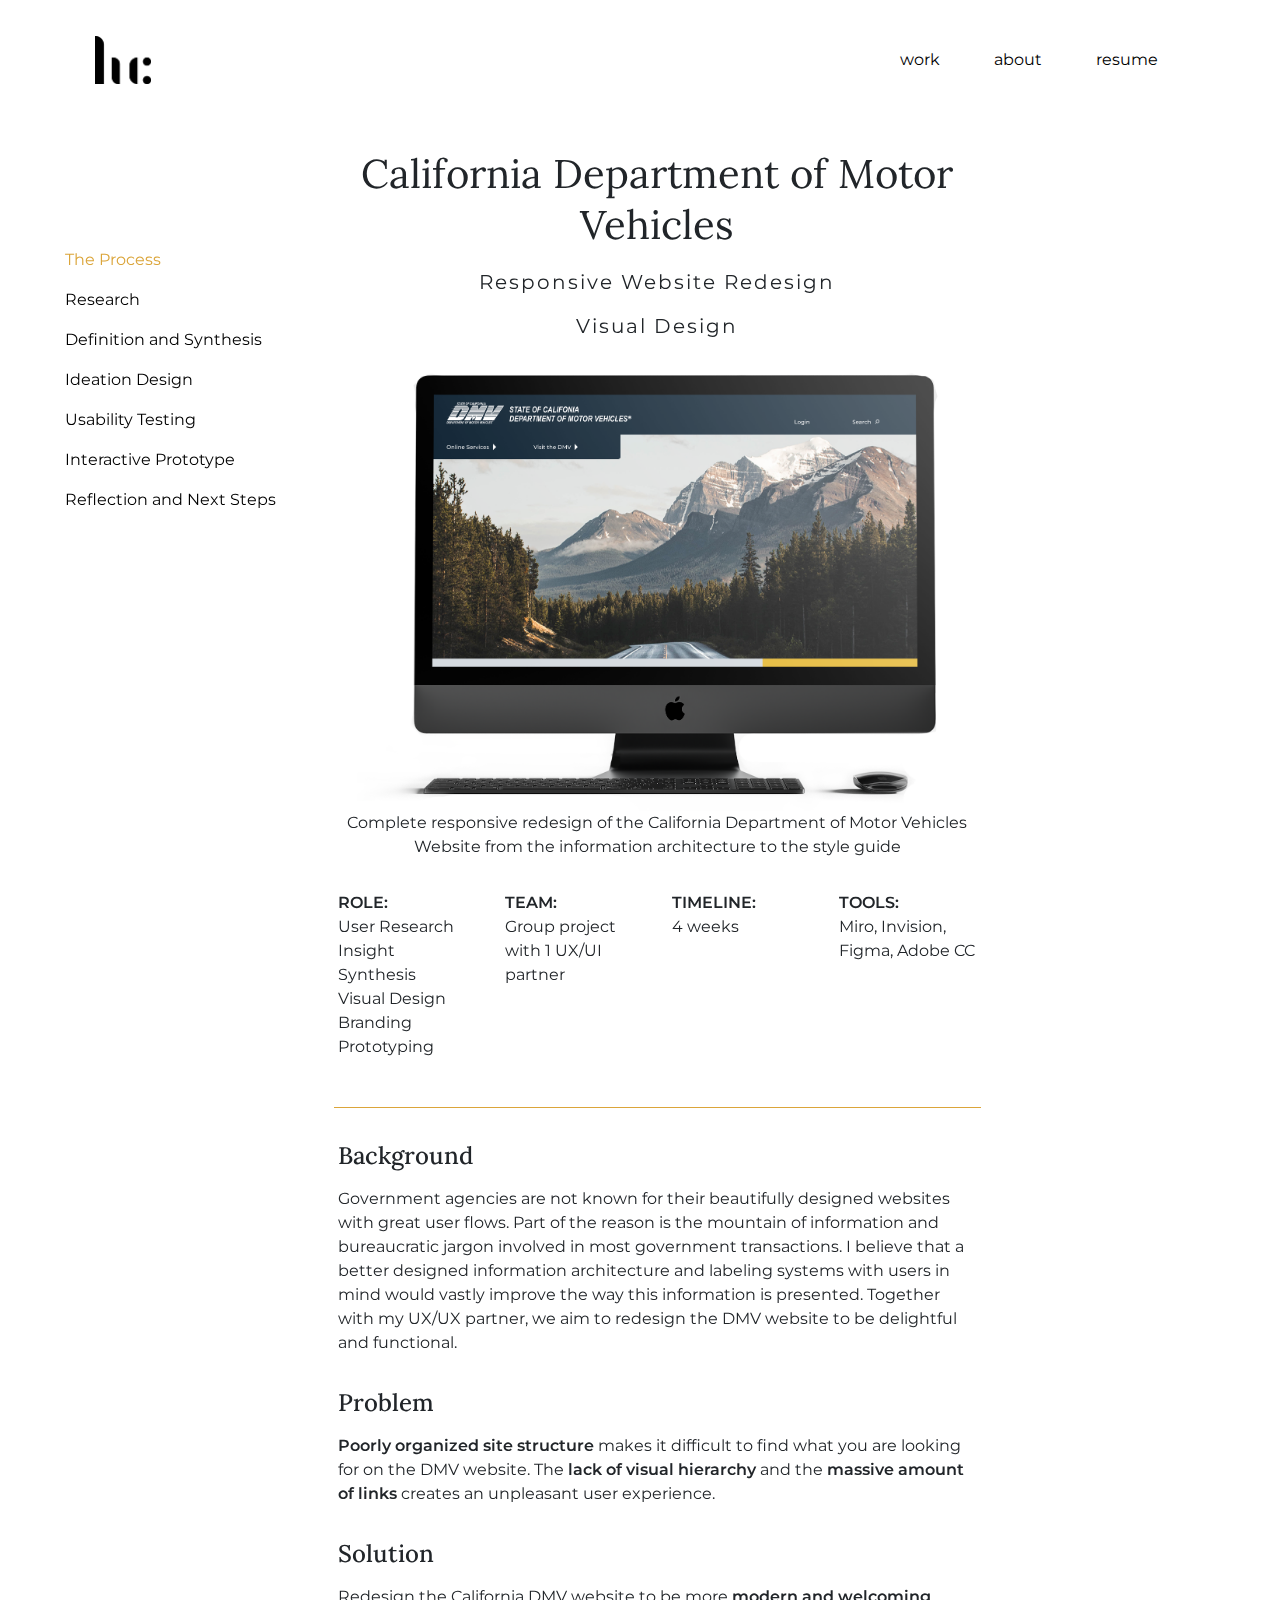
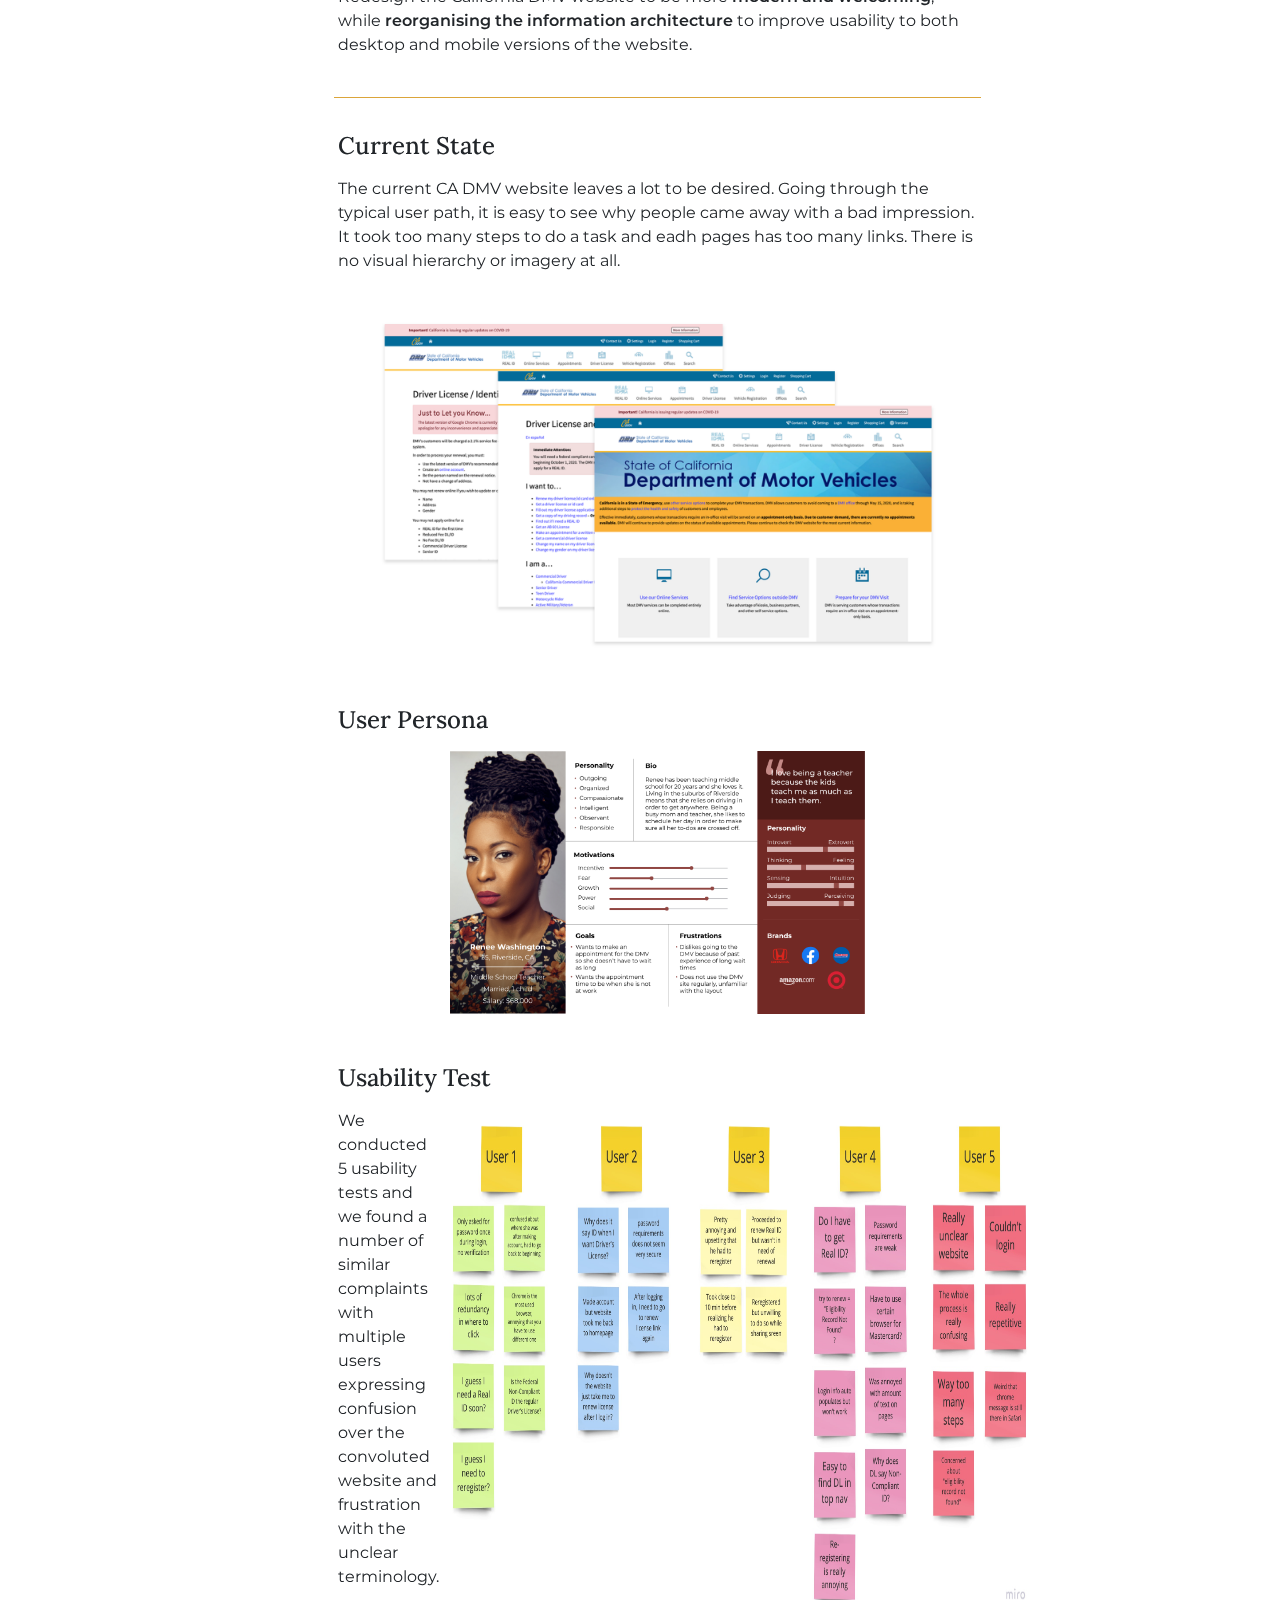
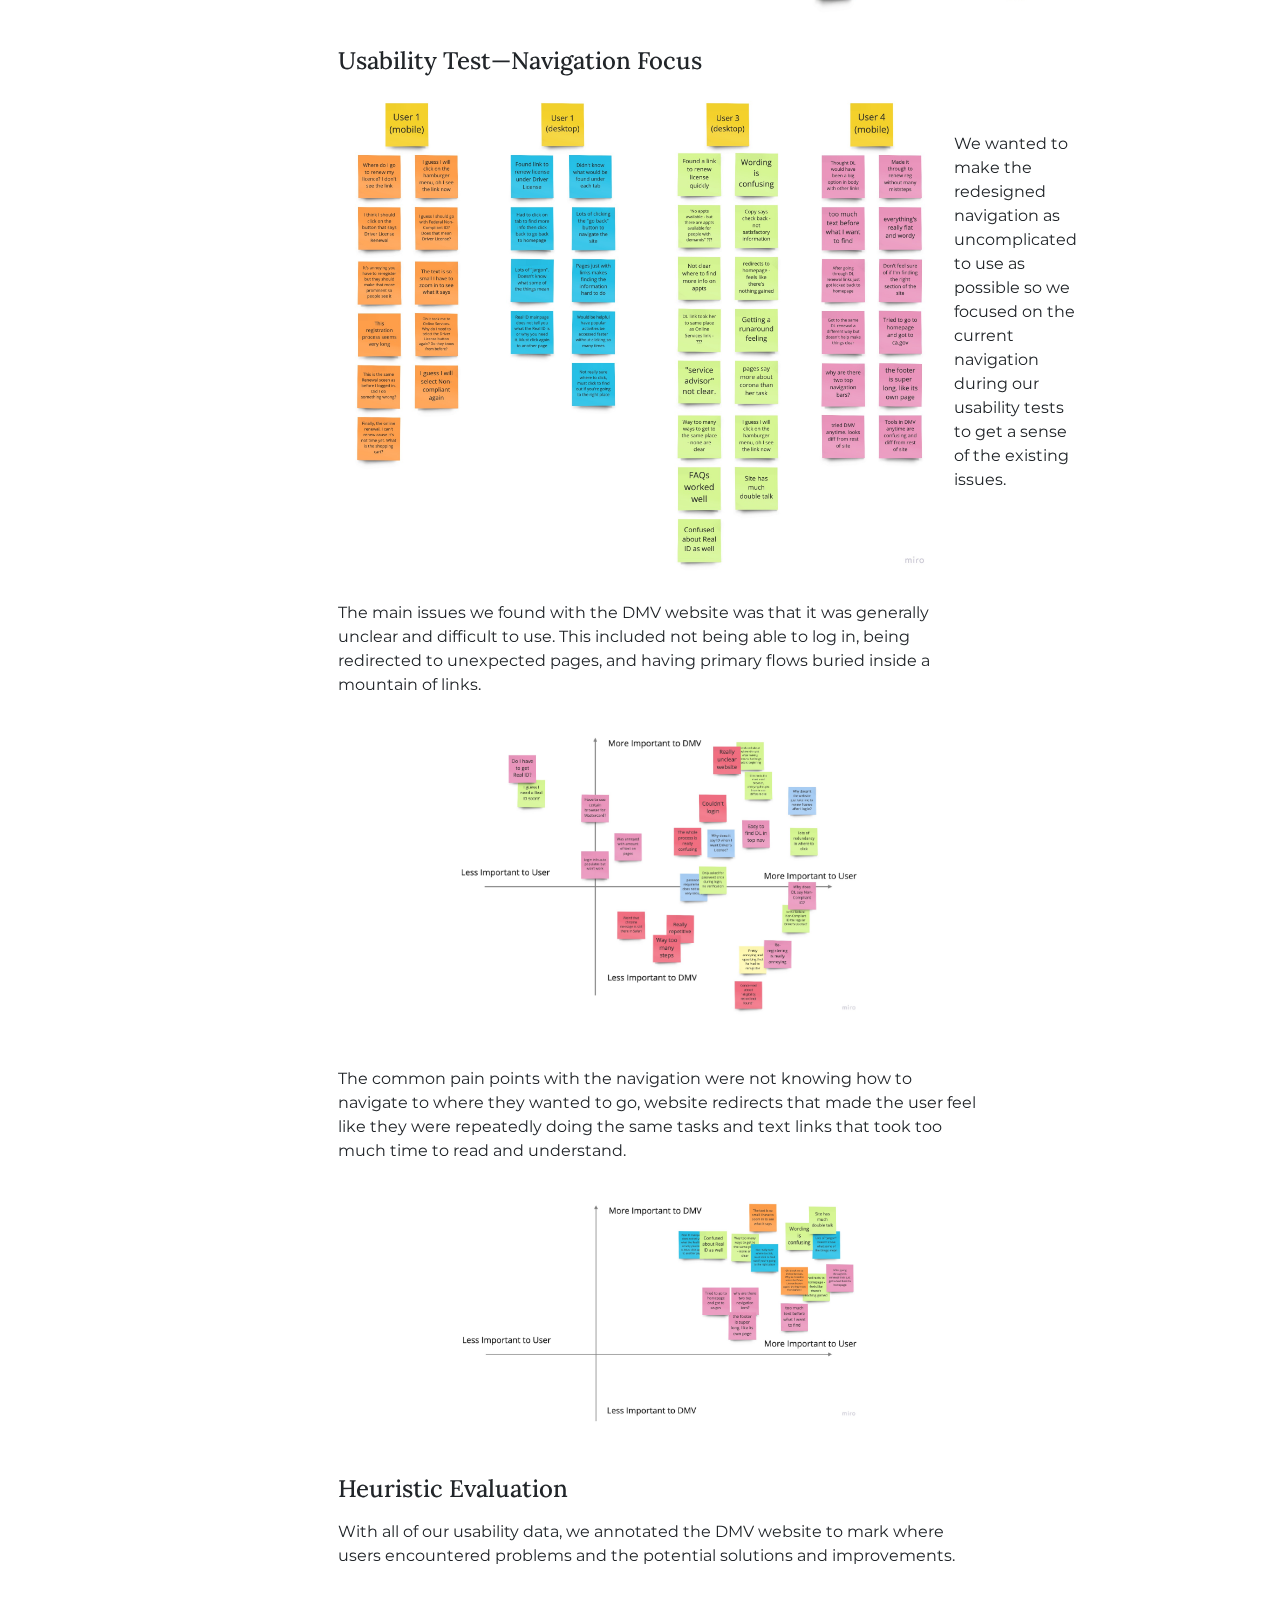
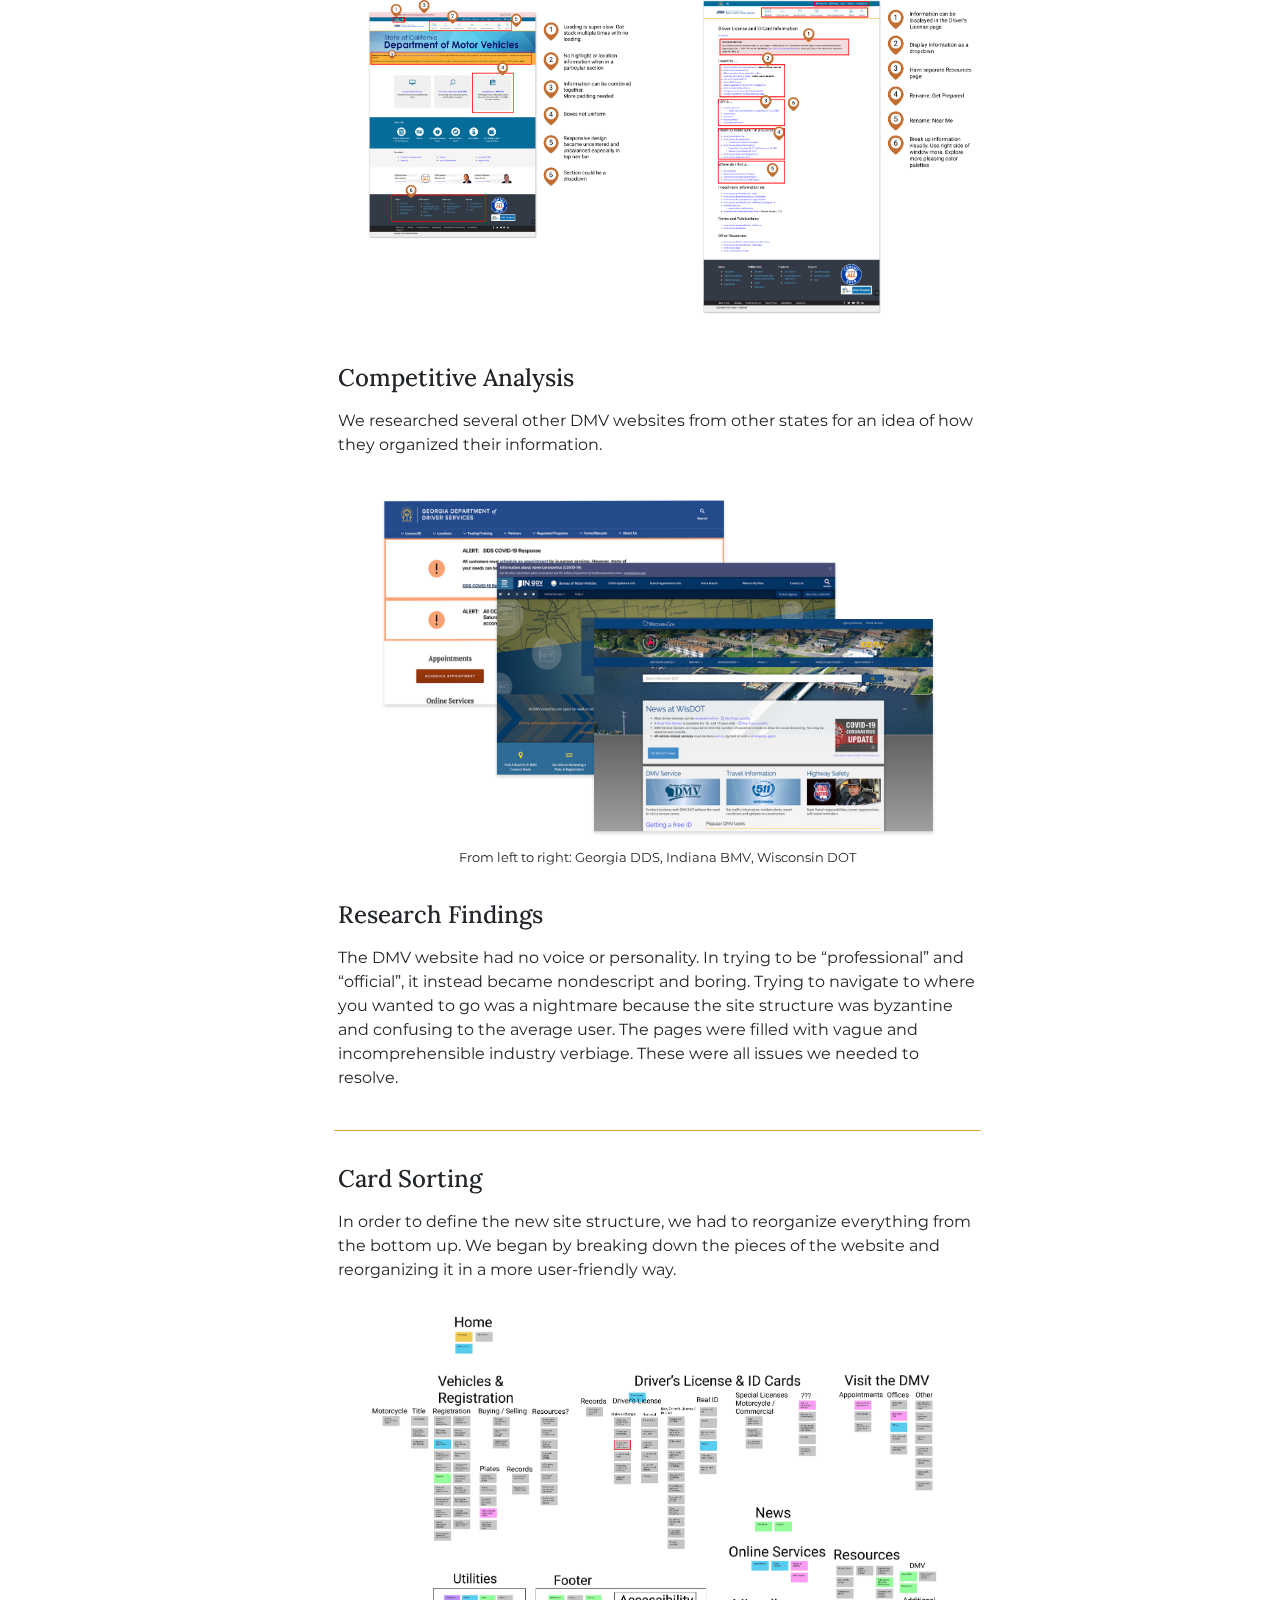
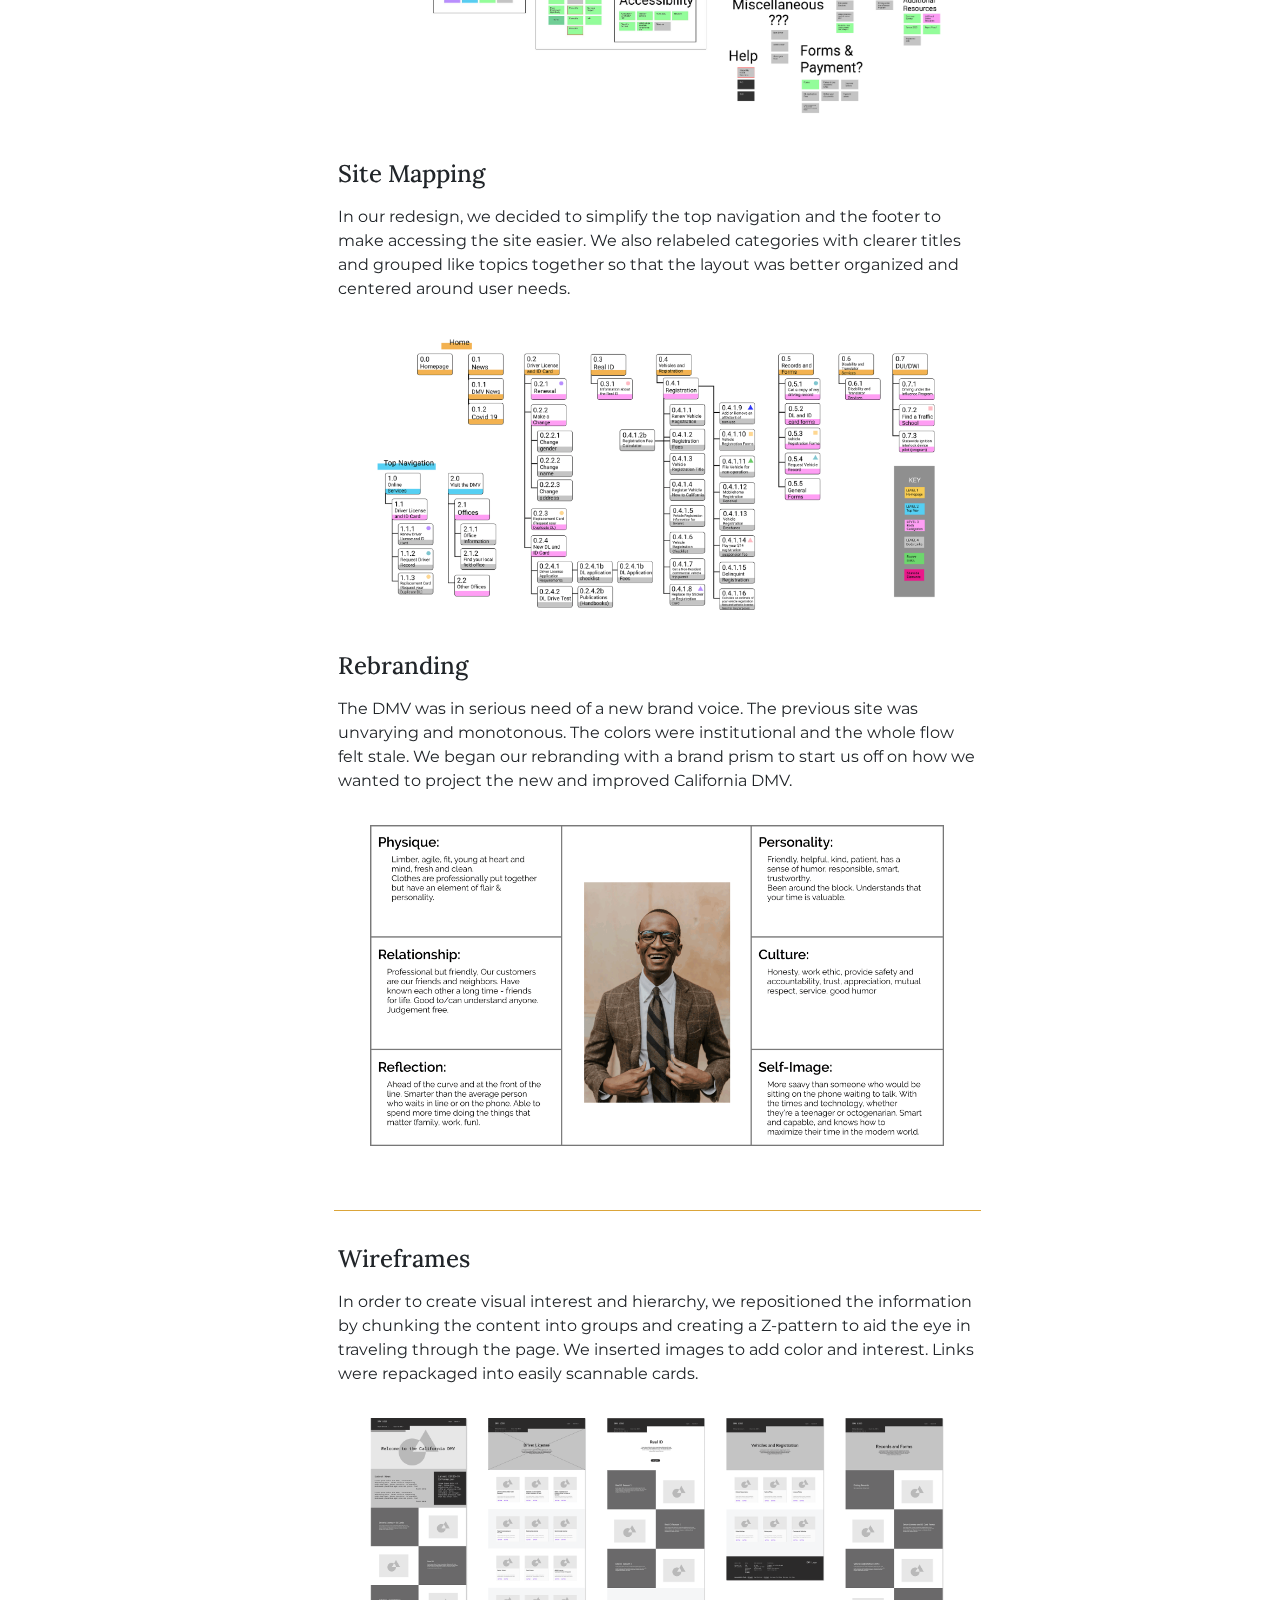
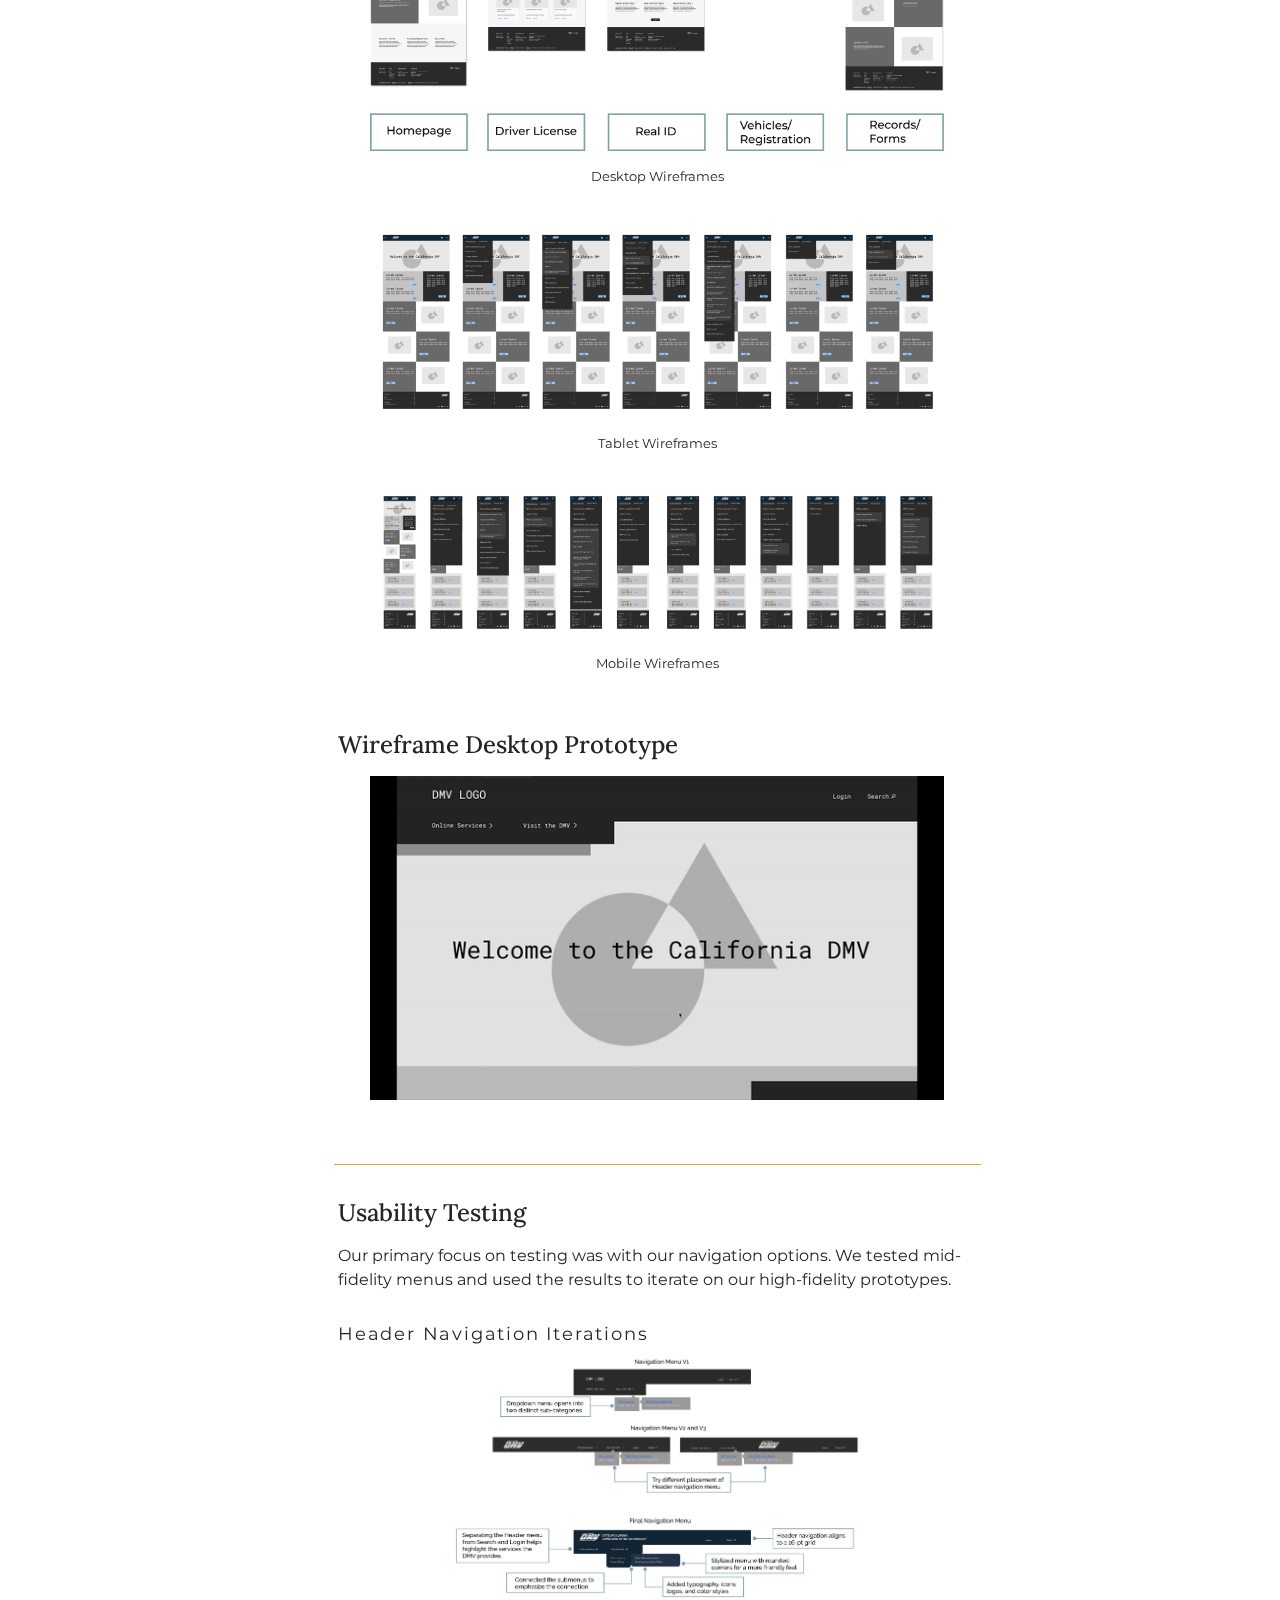
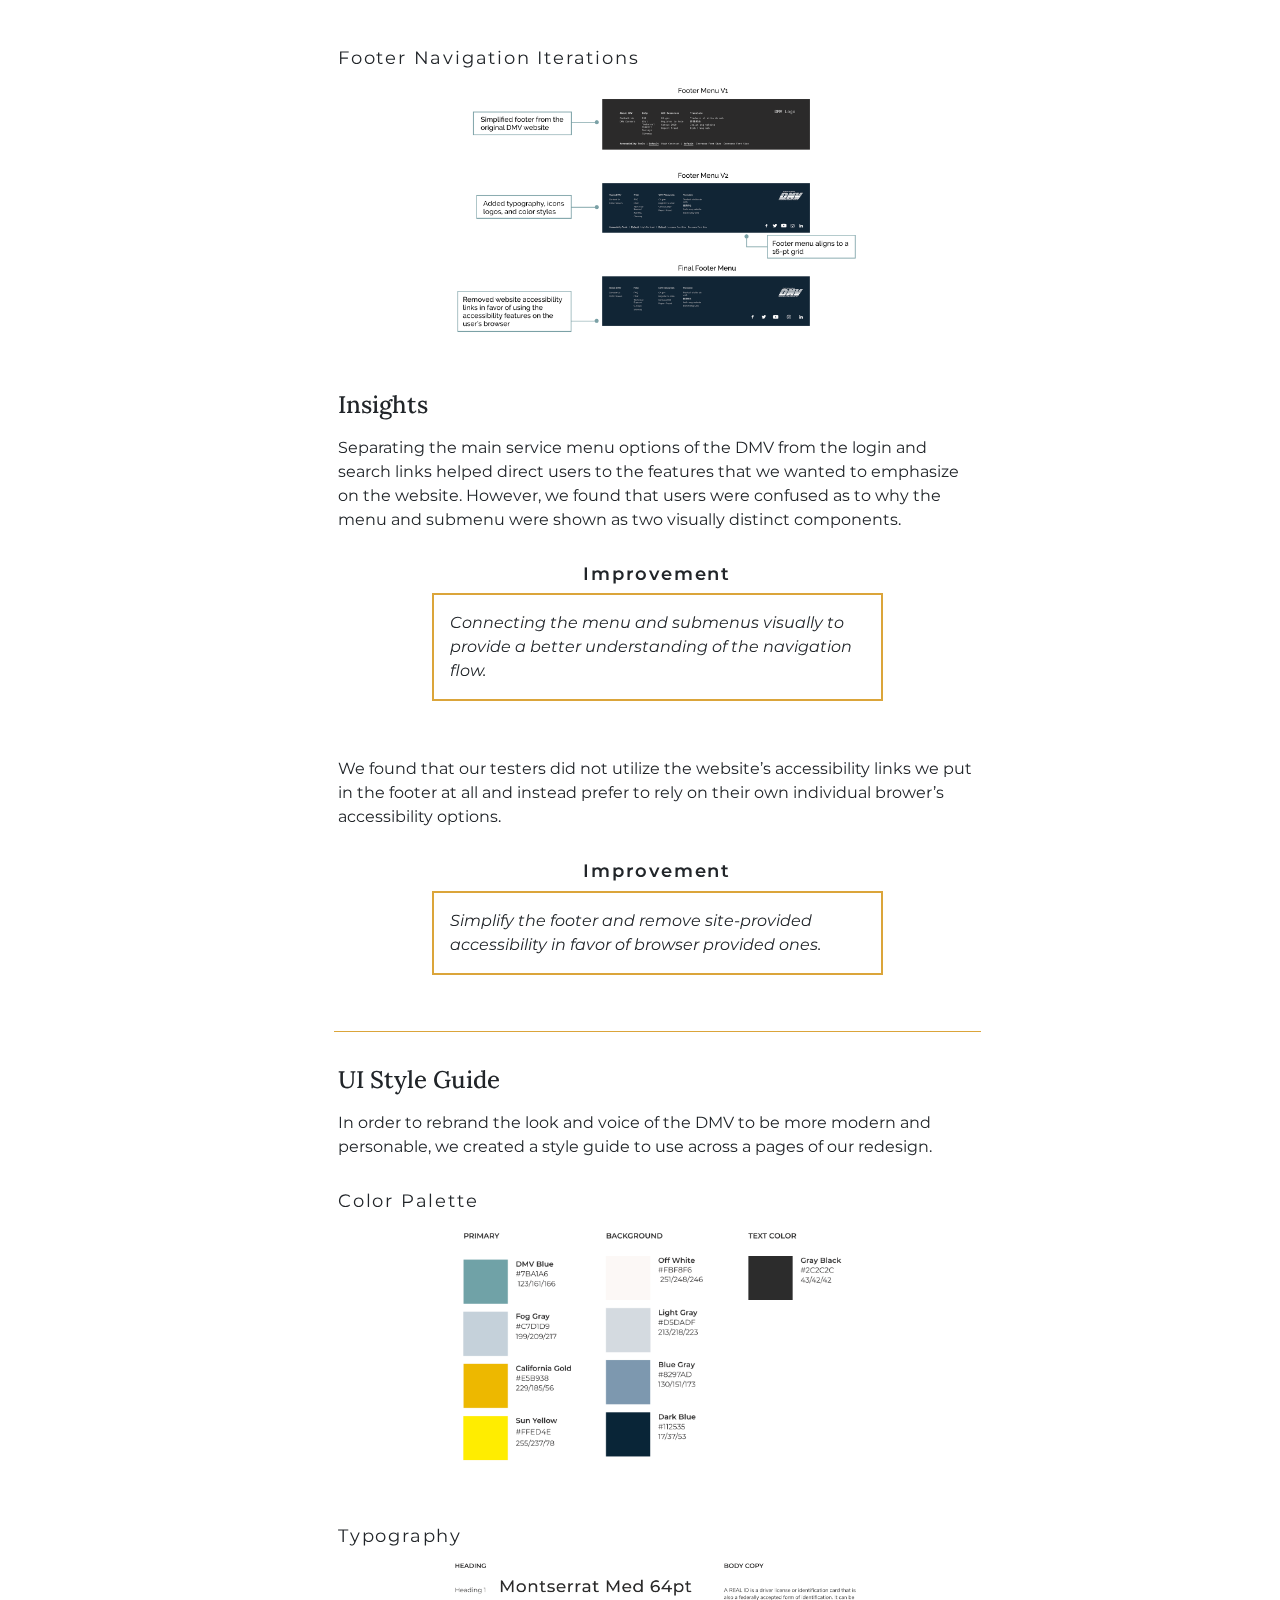
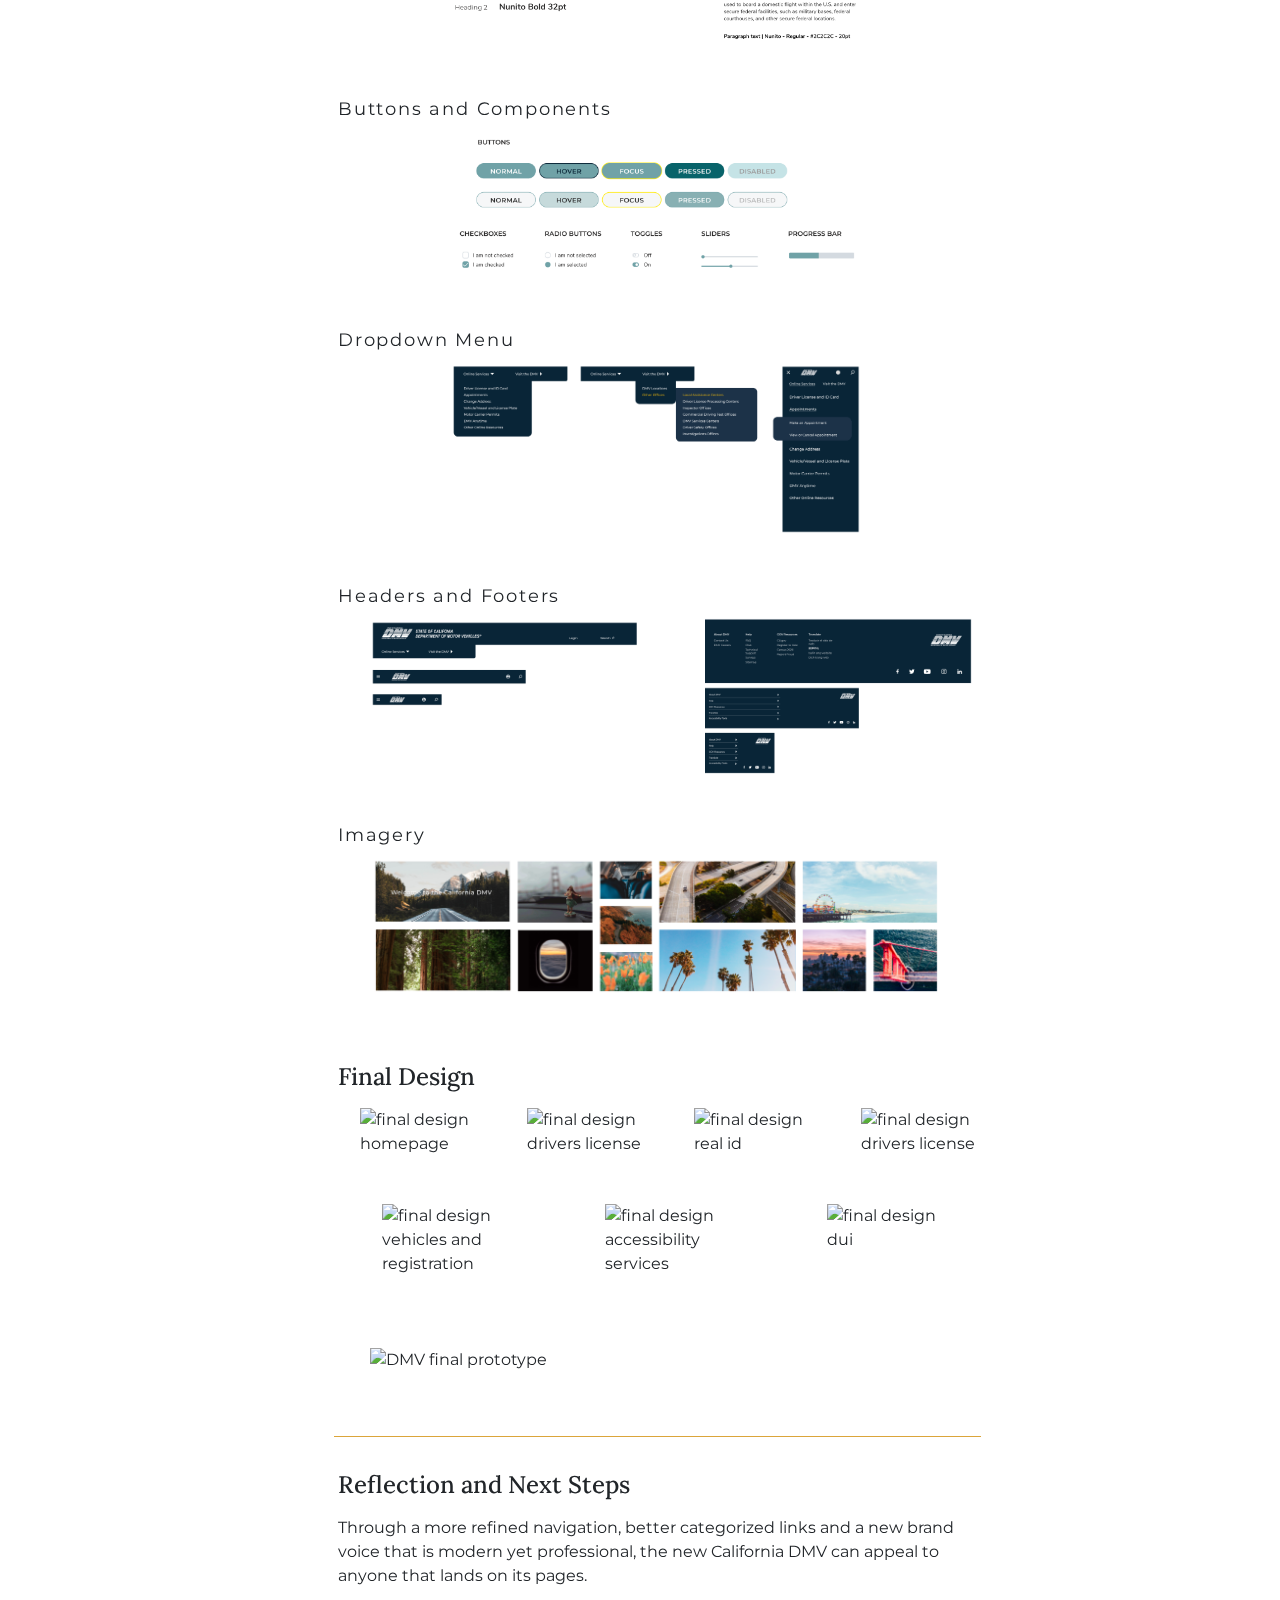
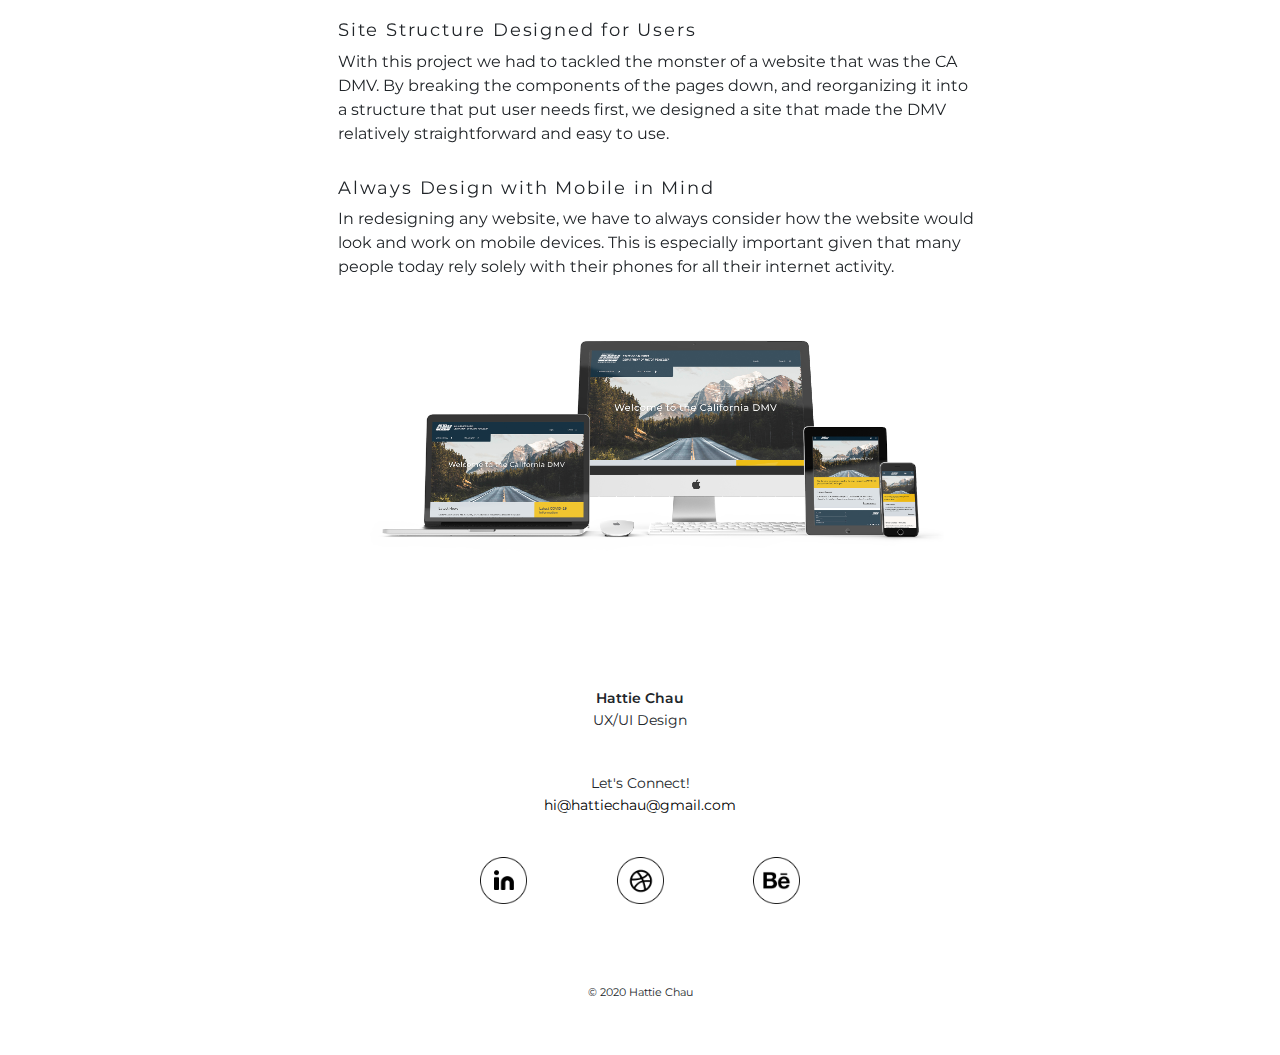
==== commit 26a93aef: "new gif" ====
--- a/dmvcasestudy2.html
+++ b/dmvcasestudy2.html
@@ -317,7 +317,7 @@
                         </div>
                     </div>
                 </br>
-                    <img src="images/DMV-Desktop-FinalDesignMockup-ezgif.gif" alt="DMV final prototype" class="dmvImages">
+                    <img src="images/DMV-Desktop-FinalDesignMockup-onlineconverter.gif" alt="DMV final prototype" class="dmvImages">
                     </section>
 
                 </div>
